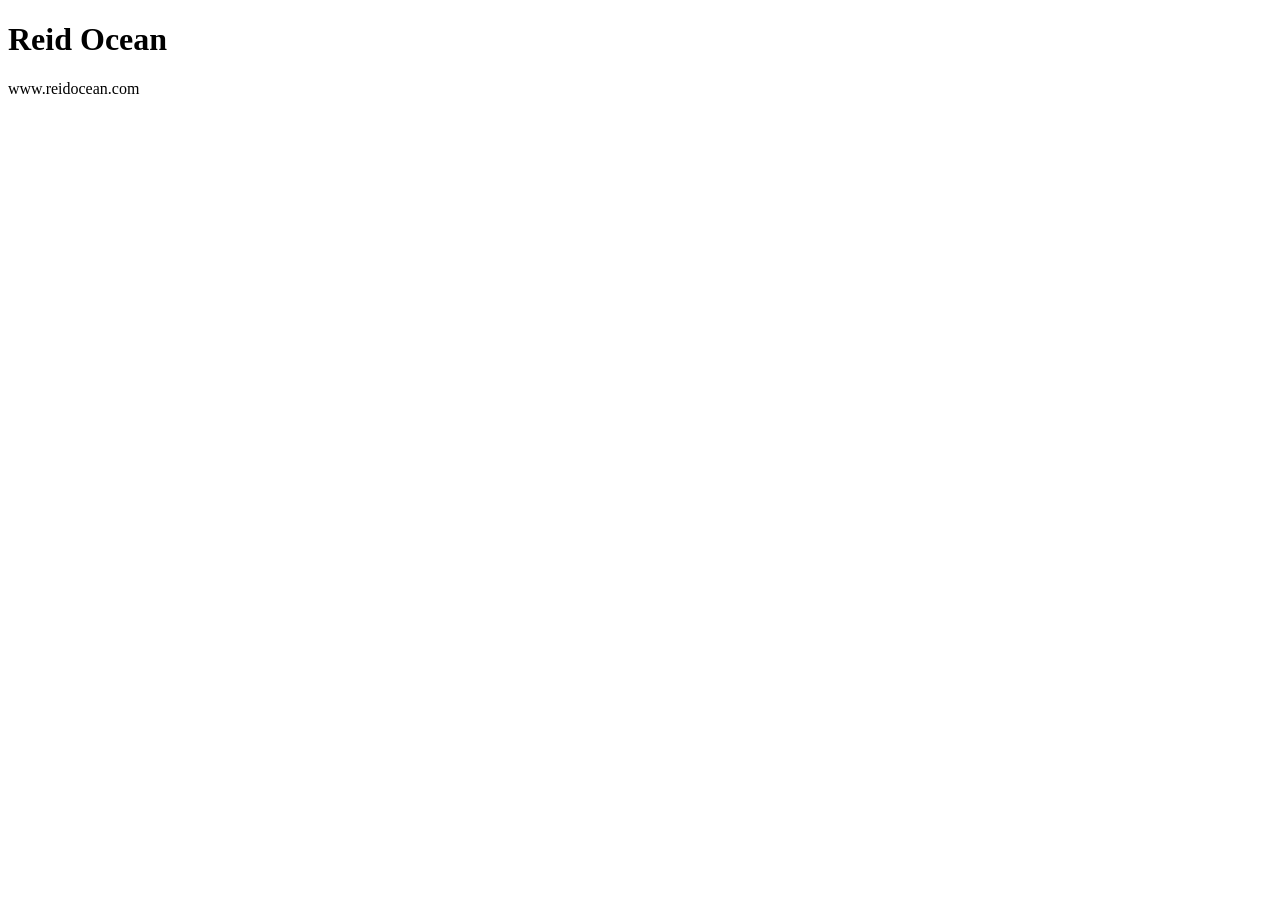
==== index.html @ 6f5cde27 "Add initial HTML structure for index page" ====
<!DOCTYPE html>
<html lang="en">
<head>
  <meta charset="UTF-8">
  <meta name="viewport" content="width=device-width, initial-scale=1">
  <title>Reid Ocean</title>
</head>
<body>
  <h1>Reid Ocean</h1>
  <p>www.reidocean.com</p>
</body>
</html>
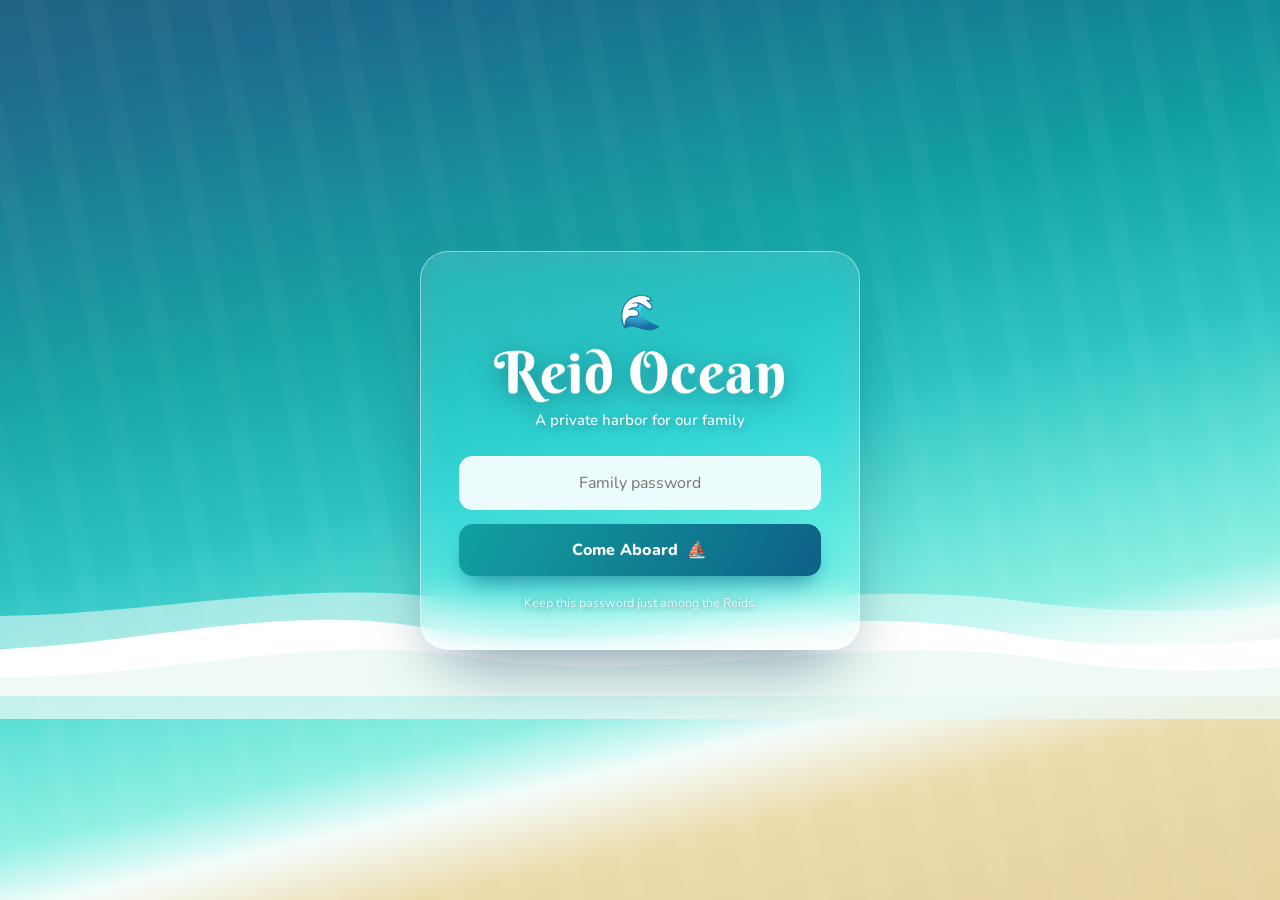
==== commit 86e280ac: "Build private family site: animated aerial shoreline, login gate, member diaries, 1231 Jubilee home " ====
--- a/index.html
+++ b/index.html
@@ -1,12 +1,715 @@
 <!DOCTYPE html>
 <html lang="en">
 <head>
-  <meta charset="UTF-8">
-  <meta name="viewport" content="width=device-width, initial-scale=1">
-  <title>Reid Ocean</title>
+<meta charset="UTF-8">
+<meta name="viewport" content="width=device-width, initial-scale=1">
+<title>Reid Ocean</title>
+<meta name="description" content="The Reid family — a private harbor for our days, our walk with God, our home at 1231 Jubilee.">
+<link rel="preconnect" href="https://fonts.googleapis.com">
+<link rel="preconnect" href="https://fonts.gstatic.com" crossorigin>
+<link href="https://fonts.googleapis.com/css2?family=Baloo+2:wght@500;700&family=Berkshire+Swash&family=Chewy&family=Grand+Hotel&family=Grandstander:wght@500;700&family=Nunito:wght@400;600;700;800&family=Pacifico&display=swap" rel="stylesheet">
+<style>
+  :root{
+    --deep:#083d54; --ocean:#0e6187; --teal:#12a1a1; --turq:#2ec4c4;
+    --aqua:#5fe0d6; --shallow:#8ff0e4; --foam:#f4fdfb; --white:#ffffff;
+    --sand:#ecdcae; --sandDeep:#dcc78c; --green:#3fa87f; --seagrass:#5fbf95;
+    --gold:#c9a24b; --goldSoft:#e2c98a;
+    --ink:#0c3a4d; --ink2:#3d6577; --line:rgba(12,58,77,.12);
+    --card:rgba(255,255,255,.82);
+    --shadow:0 18px 50px -20px rgba(8,61,84,.45);
+    --radius:22px;
+    --font:"Nunito",-apple-system,BlinkMacSystemFont,"Segoe UI",sans-serif;
+  }
+  *{box-sizing:border-box}
+  html,body{margin:0;padding:0}
+  body{
+    font-family:var(--font); color:var(--ink);
+    background:linear-gradient(180deg,#eaf8f6 0%,#f4fbf8 40%,#fbf6e9 100%);
+    -webkit-font-smoothing:antialiased; min-height:100vh;
+  }
+  button{font-family:inherit; cursor:pointer}
+  input,textarea,select{font-family:inherit}
+  ::selection{background:rgba(46,196,196,.3)}
+
+  /* ============ ANIMATED AERIAL SHORELINE ============ */
+  .ocean{position:absolute; inset:0; overflow:hidden; z-index:0}
+  .ocean .scene{
+    position:absolute; left:-40%; top:-40%; width:180%; height:180%;
+    transform:rotate(-13deg);
+    background:linear-gradient(180deg,
+      var(--deep) 0%, var(--ocean) 20%, var(--teal) 38%,
+      var(--turq) 50%, var(--aqua) 58%, var(--shallow) 65%,
+      var(--foam) 69%, var(--sand) 74%, var(--sandDeep) 100%);
+  }
+  .scene::before{
+    content:""; position:absolute; inset:0;
+    background:
+      radial-gradient(120% 60% at 20% 12%, rgba(255,255,255,.18), transparent 60%),
+      repeating-linear-gradient(92deg, rgba(255,255,255,.05) 0 20px, transparent 20px 60px);
+    mix-blend-mode:screen; opacity:.5;
+    animation:drift 24s linear infinite;
+  }
+  @keyframes drift{to{transform:translateX(-80px)}}
+
+  .foam{
+    position:absolute; left:-10%; width:120%; height:120px; top:64%;
+    filter:blur(.4px); animation:wash 8.5s ease-in-out infinite;
+  }
+  .foam svg{display:block; width:100%; height:100%}
+  .foam.f2{top:66.5%; opacity:.75; animation-duration:11s; animation-delay:-3s}
+  .foam.f3{top:62%; opacity:.55; height:90px; animation-duration:7s; animation-delay:-1.5s}
+  @keyframes wash{
+    0%,100%{transform:translateY(26px) translateX(-14px); opacity:.5}
+    50%{transform:translateY(-30px) translateX(14px); opacity:1}
+  }
+  .glints{position:absolute; inset:0}
+  .glints i{
+    position:absolute; width:5px; height:5px; border-radius:50%;
+    background:radial-gradient(circle, #fff, rgba(255,255,255,0) 70%);
+    opacity:0; animation:twinkle 5s ease-in-out infinite;
+  }
+  @keyframes twinkle{0%,100%{opacity:0; transform:scale(.4)}50%{opacity:.9; transform:scale(1)}}
+
+  @media (prefers-reduced-motion:reduce){
+    .foam,.scene::before,.glints i{animation:none}
+    .foam{opacity:.85; transform:translateY(-4px)}
+  }
+
+  /* ============ LOGIN ============ */
+  #login{position:fixed; inset:0; z-index:50; display:grid; place-items:center; padding:24px}
+  .loginCard{
+    position:relative; z-index:2; width:min(440px,94vw);
+    background:rgba(255,255,255,.16); backdrop-filter:blur(16px) saturate(1.3);
+    -webkit-backdrop-filter:blur(16px) saturate(1.3);
+    border:1px solid rgba(255,255,255,.45); border-radius:28px;
+    padding:44px 38px 38px; text-align:center;
+    box-shadow:0 30px 70px -25px rgba(8,61,84,.6);
+    animation:rise .8s cubic-bezier(.2,.8,.2,1) both;
+  }
+  @keyframes rise{from{opacity:0; transform:translateY(24px) scale(.98)}}
+  .loginCard .wave-badge{font-size:34px; line-height:1}
+  .loginCard h1{
+    font-family:"Berkshire Swash",cursive; color:#fff; font-weight:400;
+    font-size:clamp(40px,9vw,58px); margin:6px 0 2px;
+    text-shadow:0 4px 24px rgba(8,61,84,.5), 0 1px 0 rgba(255,255,255,.3); letter-spacing:.5px;
+  }
+  .loginCard .tag{color:rgba(255,255,255,.92); font-weight:600; font-size:15px; margin:0 0 26px; text-shadow:0 2px 10px rgba(8,61,84,.4)}
+  .loginCard .field{position:relative; margin-bottom:14px}
+  .loginCard input{
+    width:100%; padding:15px 16px; border-radius:14px; font-size:16px; text-align:center;
+    border:1px solid rgba(255,255,255,.5); background:rgba(255,255,255,.9); color:var(--ink); outline:none; transition:.2s;
+  }
+  .loginCard input:focus{border-color:var(--gold); box-shadow:0 0 0 4px rgba(201,162,75,.3)}
+  .loginCard button{
+    width:100%; padding:15px; border:none; border-radius:14px; font-size:16px; font-weight:800; color:#fff;
+    background:linear-gradient(120deg,var(--teal),var(--ocean)); box-shadow:0 12px 24px -8px rgba(14,97,135,.7); transition:.2s; letter-spacing:.3px;
+  }
+  .loginCard button:hover{transform:translateY(-2px); box-shadow:0 16px 30px -8px rgba(14,97,135,.8)}
+  .loginErr{color:#fff; background:rgba(201,75,75,.7); border-radius:10px; padding:8px; margin-top:12px; font-size:14px; font-weight:600; display:none}
+  .loginErr.show{display:block; animation:shake .4s}
+  @keyframes shake{25%{transform:translateX(-6px)}75%{transform:translateX(6px)}}
+  .hint{margin-top:18px; color:rgba(255,255,255,.8); font-size:12.5px; text-shadow:0 1px 6px rgba(8,61,84,.5)}
+
+  /* ============ APP SHELL ============ */
+  #app{display:none; position:relative; z-index:1; min-height:100vh}
+  .topbar{
+    position:sticky; top:0; z-index:20; display:flex; align-items:center; gap:14px;
+    padding:12px clamp(14px,4vw,34px);
+    background:linear-gradient(120deg,var(--ocean),var(--teal)); color:#fff;
+    box-shadow:0 10px 30px -12px rgba(8,61,84,.6);
+  }
+  .brand{font-family:"Berkshire Swash",cursive; font-size:26px; margin-right:6px; white-space:nowrap; text-shadow:0 2px 10px rgba(0,0,0,.2)}
+  .brand .em{font-size:20px}
+  .nav{display:flex; gap:6px; flex-wrap:wrap; flex:1}
+  .nav button{
+    background:rgba(255,255,255,.14); color:#fff; border:1px solid rgba(255,255,255,.22);
+    padding:8px 14px; border-radius:999px; font-weight:700; font-size:14px; transition:.15s;
+  }
+  .nav button:hover{background:rgba(255,255,255,.28)}
+  .nav button.active{background:#fff; color:var(--ocean); border-color:#fff}
+  .logout{background:rgba(255,255,255,.12)!important; color:#fff; border:1px solid rgba(255,255,255,.3); padding:8px 14px; border-radius:999px; font-weight:700; font-size:13px}
+  .logout:hover{background:rgba(255,255,255,.25)!important}
+
+  .wrap{max-width:1040px; margin:0 auto; padding:clamp(18px,4vw,40px) clamp(14px,4vw,24px) 80px}
+  .view{display:none; animation:fade .5s ease both}
+  .view.active{display:block}
+  @keyframes fade{from{opacity:0; transform:translateY(12px)}}
+
+  .card{background:var(--card); border:1px solid var(--line); border-radius:var(--radius); box-shadow:var(--shadow); padding:22px; backdrop-filter:blur(6px)}
+  .section-title{font-family:"Grand Hotel",cursive; font-size:clamp(30px,6vw,44px); color:var(--ocean); margin:0 0 4px; font-weight:400}
+  .section-sub{color:var(--ink2); margin:0 0 22px; font-weight:600}
+
+  .hero-banner{
+    position:relative; overflow:hidden; border-radius:var(--radius); margin-bottom:26px;
+    min-height:200px; display:flex; align-items:flex-end; box-shadow:var(--shadow); border:1px solid rgba(255,255,255,.5);
+  }
+  .hero-banner .ocean{border-radius:var(--radius)}
+  .hero-banner .banner-text{position:relative; z-index:2; padding:26px 28px; color:#fff}
+  .hero-banner h2{font-family:"Berkshire Swash",cursive; font-weight:400; font-size:clamp(30px,6vw,46px); margin:0; text-shadow:0 3px 16px rgba(8,61,84,.6)}
+  .hero-banner p{margin:4px 0 0; font-weight:700; text-shadow:0 2px 10px rgba(8,61,84,.6)}
+
+  .tiles{display:grid; grid-template-columns:repeat(auto-fill,minmax(150px,1fr)); gap:16px}
+  .tile{
+    position:relative; border:none; text-align:center; padding:24px 14px 20px; border-radius:20px; color:#fff;
+    box-shadow:0 14px 30px -14px rgba(8,61,84,.55); transition:.2s; overflow:hidden;
+  }
+  .tile:hover{transform:translateY(-4px)}
+  .tile .av{
+    width:64px; height:64px; border-radius:50%; margin:0 auto 10px; display:grid; place-items:center;
+    background:rgba(255,255,255,.9); font-weight:800; font-size:26px; box-shadow:inset 0 0 0 3px rgba(255,255,255,.6);
+  }
+  .tile .nm{font-size:26px; line-height:1.05}
+  .tile .rl{font-size:12.5px; font-weight:700; opacity:.9; margin-top:3px; letter-spacing:.3px}
+  .tile.home-tile{grid-column:1/-1; display:flex; align-items:center; gap:18px; text-align:left; padding:22px 24px; background:linear-gradient(120deg,var(--green),var(--teal))}
+  .tile.home-tile .ic{font-size:40px}
+  .tile.home-tile .nm{font-family:"Grandstander",cursive; font-weight:700}
+
+  .member-head{display:flex; align-items:center; gap:18px; margin-bottom:18px; flex-wrap:wrap}
+  .member-head .av{width:74px; height:74px; border-radius:50%; display:grid; place-items:center; color:#fff; font-weight:800; font-size:30px; box-shadow:var(--shadow)}
+  .member-name{font-size:clamp(40px,9vw,64px); line-height:1; font-weight:400}
+  .member-role{color:var(--ink2); font-weight:700}
+
+  .cats{display:flex; gap:8px; flex-wrap:wrap; margin:0 0 18px}
+  .cat-chip{border:1px solid var(--line); background:#fff; color:var(--ink2); font-weight:700; font-size:13.5px; padding:8px 14px; border-radius:999px; transition:.15s; display:inline-flex; align-items:center; gap:6px}
+  .cat-chip:hover{border-color:var(--teal)}
+  .cat-chip.active{color:#fff; border-color:transparent}
+  .cat-chip[data-cat="all"].active{background:linear-gradient(120deg,var(--ocean),var(--teal))}
+  .cat-chip[data-cat="spiritual"].active{background:linear-gradient(120deg,#7a5cc4,#9d7be0)}
+  .cat-chip[data-cat="physical"].active{background:linear-gradient(120deg,var(--green),var(--seagrass))}
+  .cat-chip[data-cat="financial"].active{background:linear-gradient(120deg,var(--gold),var(--goldSoft))}
+  .cat-chip[data-cat="godwalk"].active{background:linear-gradient(120deg,var(--ocean),var(--teal))}
+
+  .entry-form{display:grid; gap:12px; margin-bottom:22px}
+  .row{display:flex; gap:12px; flex-wrap:wrap}
+  .row>*{flex:1; min-width:150px}
+  label.fld{display:flex; flex-direction:column; gap:5px; font-size:12.5px; font-weight:800; color:var(--ink2); text-transform:uppercase; letter-spacing:.4px}
+  .entry-form input, .entry-form textarea, .entry-form select, .mini-form input, .mini-form select{
+    padding:11px 13px; border-radius:12px; border:1px solid var(--line); background:#fff; font-size:15px; color:var(--ink); outline:none; transition:.15s; width:100%;
+  }
+  .entry-form textarea{min-height:96px; resize:vertical; line-height:1.5}
+  .entry-form input:focus, .entry-form textarea:focus, .entry-form select:focus, .mini-form input:focus{border-color:var(--teal); box-shadow:0 0 0 3px rgba(46,196,196,.18)}
+  .btn{
+    border:none; border-radius:12px; padding:12px 20px; font-weight:800; color:#fff; font-size:14.5px;
+    background:linear-gradient(120deg,var(--teal),var(--ocean)); box-shadow:0 10px 22px -10px rgba(14,97,135,.7); transition:.18s; align-self:start;
+  }
+  .btn:hover{transform:translateY(-2px)}
+  .btn.gold{background:linear-gradient(120deg,var(--gold),#b8862f)}
+  .btn.ghost{background:transparent; color:var(--ink2); box-shadow:none; border:1px solid var(--line)}
+  .btn.sm{padding:8px 14px; font-size:13px}
+
+  .entries{display:grid; gap:14px}
+  .entry{border:1px solid var(--line); border-left:5px solid var(--teal); border-radius:16px; background:#fff; padding:16px 18px; animation:fade .3s ease both}
+  .entry[data-cat="spiritual"]{border-left-color:#9d7be0}
+  .entry[data-cat="physical"]{border-left-color:var(--green)}
+  .entry[data-cat="financial"]{border-left-color:var(--gold)}
+  .entry[data-cat="godwalk"]{border-left-color:var(--ocean)}
+  .entry .meta{display:flex; align-items:center; gap:10px; flex-wrap:wrap; margin-bottom:6px}
+  .badge{font-size:11.5px; font-weight:800; padding:4px 10px; border-radius:999px; color:#fff; letter-spacing:.3px}
+  .badge.spiritual{background:#9d7be0}.badge.physical{background:var(--green)}.badge.financial{background:var(--gold)}.badge.godwalk{background:var(--ocean)}
+  .entry .date{color:var(--ink2); font-size:13px; font-weight:700}
+  .entry h4{margin:2px 0 6px; font-size:18px}
+  .entry p{margin:0; line-height:1.6; color:#274b58; white-space:pre-wrap}
+  .entry .del{margin-left:auto; background:none; border:none; color:#b06; opacity:.55; font-size:13px; font-weight:700}
+  .entry .del:hover{opacity:1}
+  .empty{text-align:center; color:var(--ink2); padding:30px 10px; font-weight:600}
+  .empty .big{font-size:34px; display:block; margin-bottom:6px}
+
+  .subtabs{display:flex; gap:8px; flex-wrap:wrap; margin-bottom:20px}
+  .subtabs button{border:1px solid var(--line); background:#fff; color:var(--ink2); font-weight:800; padding:9px 16px; border-radius:999px; font-size:14px}
+  .subtabs button.active{background:linear-gradient(120deg,var(--green),var(--teal)); color:#fff; border-color:transparent}
+  .subview{display:none}.subview.active{display:block}
+  .mini-form{display:flex; gap:10px; flex-wrap:wrap; margin-bottom:18px}
+
+  .list{display:grid; gap:12px}
+  .item{display:flex; align-items:center; gap:12px; background:#fff; border:1px solid var(--line); border-radius:14px; padding:13px 16px}
+  .item .chk{width:24px; height:24px; border-radius:8px; border:2px solid var(--teal); flex:none; display:grid; place-items:center; cursor:pointer; color:#fff; font-weight:900; font-size:14px}
+  .item.done .chk{background:var(--green); border-color:var(--green)}
+  .item.done .txt{text-decoration:line-through; color:var(--ink2)}
+  .item .txt{flex:1; font-weight:700}
+  .item .sub{font-weight:600; color:var(--ink2); font-size:13px}
+  .item .del{background:none;border:none;color:#b06;opacity:.5;font-weight:800;font-size:14px}
+  .item .del:hover{opacity:1}
+
+  .bdays{display:grid; grid-template-columns:repeat(auto-fill,minmax(200px,1fr)); gap:14px}
+  .bday{background:linear-gradient(135deg,#fff,#fbf3dd); border:1px solid var(--line); border-radius:16px; padding:16px; text-align:center; position:relative}
+  .bday .cake{font-size:30px}
+  .bday .who{font-weight:800; font-size:18px; margin:4px 0 2px}
+  .bday .when{color:var(--gold); font-weight:800}
+  .bday .cd{color:var(--ink2); font-size:13px; font-weight:700; margin-top:4px}
+  .bday .del{position:absolute; top:8px; right:10px; background:none;border:none;color:#b06;opacity:.4;font-weight:800}
+  .bday .del:hover{opacity:1}
+
+  .pics{display:grid; grid-template-columns:repeat(auto-fill,minmax(160px,1fr)); gap:14px}
+  .pic{border-radius:16px; overflow:hidden; border:1px solid var(--line); background:#fff; box-shadow:var(--shadow); position:relative}
+  .pic img{width:100%; height:150px; object-fit:cover; display:block}
+  .pic .cap{padding:9px 12px; font-weight:700; font-size:13.5px}
+  .pic .del{position:absolute; top:8px; right:8px; background:rgba(0,0,0,.5); color:#fff; border:none; border-radius:50%; width:26px; height:26px; font-weight:800}
+
+  .toolbar{display:flex; gap:8px; flex-wrap:wrap; align-items:center; margin-top:24px; padding-top:18px; border-top:1px dashed var(--line)}
+  .toolbar .note{color:var(--ink2); font-size:12.5px; font-weight:600; margin-right:auto}
+  footer{text-align:center; color:var(--ink2); font-weight:700; padding:26px; font-size:13px}
+  footer .heart{color:var(--gold)}
+</style>
 </head>
 <body>
-  <h1>Reid Ocean</h1>
-  <p>www.reidocean.com</p>
+
+<!-- ================= LOGIN ================= -->
+<section id="login">
+  <div class="ocean" aria-hidden="true">
+    <div class="scene"></div>
+    <div class="foam f3"><svg viewBox="0 0 1440 120" preserveAspectRatio="none"><path fill="#f4fdfb" d="M0,64 C180,110 360,20 540,54 C720,88 900,24 1080,58 C1260,92 1380,44 1440,62 L1440,120 L0,120 Z"/></svg></div>
+    <div class="foam f1"><svg viewBox="0 0 1440 120" preserveAspectRatio="none"><path fill="#ffffff" d="M0,60 C160,104 340,18 520,52 C700,86 880,20 1060,56 C1240,92 1380,42 1440,60 L1440,120 L0,120 Z"/></svg></div>
+    <div class="foam f2"><svg viewBox="0 0 1440 120" preserveAspectRatio="none"><path fill="#eaf9f5" d="M0,66 C200,108 380,26 560,58 C740,90 920,30 1100,60 C1280,90 1390,50 1440,66 L1440,120 L0,120 Z"/></svg></div>
+    <div class="glints"></div>
+  </div>
+  <form class="loginCard" id="loginForm" autocomplete="off">
+    <div class="wave-badge">🌊</div>
+    <h1>Reid Ocean</h1>
+    <p class="tag">A private harbor for our family</p>
+    <div class="field">
+      <input type="password" id="pw" placeholder="Family password" autocomplete="current-password" aria-label="Family password">
+    </div>
+    <button type="submit">Come Aboard&nbsp; ⛵</button>
+    <div class="loginErr" id="loginErr">That's not quite it — try again 🐚</div>
+    <div class="hint">Keep this password just among the Reids.</div>
+  </form>
+</section>
+
+<!-- ================= APP ================= -->
+<div id="app">
+  <div class="topbar">
+    <div class="brand"><span class="em">🌊</span> Reid Ocean</div>
+    <nav class="nav" id="nav"></nav>
+    <button class="logout" id="logout">Sign out</button>
+  </div>
+
+  <div class="wrap">
+    <!-- HOME DASHBOARD -->
+    <section class="view active" id="view-home">
+      <div class="hero-banner">
+        <div class="ocean" aria-hidden="true">
+          <div class="scene"></div>
+          <div class="foam f1"><svg viewBox="0 0 1440 120" preserveAspectRatio="none"><path fill="#ffffff" d="M0,60 C160,104 340,18 520,52 C700,86 880,20 1060,56 C1240,92 1380,42 1440,60 L1440,120 L0,120 Z"/></svg></div>
+          <div class="foam f2"><svg viewBox="0 0 1440 120" preserveAspectRatio="none"><path fill="#eaf9f5" d="M0,66 C200,108 380,26 560,58 C740,90 920,30 1100,60 C1280,90 1390,50 1440,66 L1440,120 L0,120 Z"/></svg></div>
+        </div>
+        <div class="banner-text">
+          <h2 id="greeting">Welcome home, Reids</h2>
+          <p id="todayline"></p>
+        </div>
+      </div>
+      <div class="tiles" id="tiles"></div>
+    </section>
+
+    <div id="memberViews"></div>
+
+    <!-- 1231 JUBILEE -->
+    <section class="view" id="view-jubilee">
+      <h2 class="section-title" style="font-family:'Grandstander',cursive;font-weight:700">1231 Jubilee</h2>
+      <p class="section-sub">Our home — the projects, goals, pictures &amp; the birthdays we celebrate.</p>
+      <div class="subtabs">
+        <button class="active" data-sub="projects">🛠️ Home Projects</button>
+        <button data-sub="goals">🎯 Goals</button>
+        <button data-sub="pics">📸 Pictures</button>
+        <button data-sub="bdays">🎂 Birthdays</button>
+      </div>
+
+      <div class="subview active" id="sub-projects">
+        <div class="card">
+          <form class="mini-form" id="projForm">
+            <input type="text" id="projTitle" placeholder="Project (e.g. Repaint the dock railing)" style="flex:2">
+            <input type="text" id="projNotes" placeholder="Notes / target date (optional)" style="flex:2">
+            <button class="btn" type="submit">Add project</button>
+          </form>
+          <div class="list" id="projList"></div>
+        </div>
+      </div>
+
+      <div class="subview" id="sub-goals">
+        <div class="card">
+          <form class="mini-form" id="goalForm">
+            <input type="text" id="goalTitle" placeholder="A goal for our home &amp; family" style="flex:3">
+            <button class="btn" type="submit">Add goal</button>
+          </form>
+          <div class="list" id="goalList"></div>
+        </div>
+      </div>
+
+      <div class="subview" id="sub-pics">
+        <div class="card">
+          <form class="mini-form" id="picForm">
+            <input type="text" id="picCap" placeholder="Caption" style="flex:2">
+            <input type="file" id="picFile" accept="image/*" style="flex:2">
+            <button class="btn" type="submit">Add picture</button>
+          </form>
+          <div class="pics" id="picList"></div>
+        </div>
+      </div>
+
+      <div class="subview" id="sub-bdays">
+        <div class="card">
+          <form class="mini-form" id="bdayForm">
+            <input type="text" id="bdayName" placeholder="Name" style="flex:2">
+            <input type="date" id="bdayDate" style="flex:1">
+            <button class="btn gold" type="submit">Add birthday</button>
+          </form>
+          <div class="bdays" id="bdayList"></div>
+        </div>
+      </div>
+    </section>
+
+    <div class="toolbar">
+      <span class="note" id="saveNote">Everything is saved privately in this browser.</span>
+      <button class="btn ghost sm" id="exportBtn">⬇︎ Backup</button>
+      <button class="btn ghost sm" id="importBtn">⬆︎ Restore</button>
+      <input type="file" id="importFile" accept="application/json" hidden>
+    </div>
+  </div>
+
+  <footer>Made with <span class="heart">♥</span> for the Reids · 1231 Jubilee · <span id="yr"></span></footer>
+</div>
+
+<script>
+/* ================= CONFIG ================= */
+// SHA-256 of the family password. Default password: "Jubilee1231"
+// To change it: run  printf '%s' "YourNewPassword" | shasum -a 256
+// and paste the resulting hash below.
+const PW_HASH = "1bd6ca4181a22cf6adffcde11b6934f3093e159b6d0c5cf9c385c83e176efca2";
+const SESSION_KEY = "reidocean_session";
+const DATA_KEY = "reidocean_data_v1";
+
+const MEMBERS = [
+  {id:"matthew",  name:"Matthew", role:"Dad",      font:"Grand Hotel",   grad:["#0e6187","#12a1a1"], av:"M"},
+  {id:"jennifer", name:"Jennifer",role:"Mom",      font:"Pacifico",      grad:["#12a1a1","#3fa87f"], av:"J"},
+  {id:"john",     name:"John",    role:"Son",      font:"Chewy",         grad:["#2ec4c4","#0e6187"], av:"J"},
+  {id:"holly",    name:"Holly",   role:"Daughter", font:"Grandstander",  grad:["#5fbf95","#12a1a1"], av:"H"},
+  {id:"hannah",   name:"Hannah",  role:"Daughter", font:"Baloo 2",       grad:["#c9a24b","#3fa87f"], av:"H"},
+];
+const CATS = [
+  {id:"spiritual", label:"Spiritual", icon:"✝️"},
+  {id:"physical",  label:"Physical",  icon:"💪"},
+  {id:"financial", label:"Financial", icon:"💰"},
+  {id:"godwalk",   label:"God's Walk & Talk", icon:"🕊️"},
+];
+const CAT_LABEL = Object.fromEntries(CATS.map(c=>[c.id,c.label]));
+
+/* ================= DATA ================= */
+function blankData(){
+  const members={}; MEMBERS.forEach(m=>members[m.id]={entries:[]});
+  return {members, home:{projects:[],goals:[],pics:[],bdays:[]}};
+}
+let DATA = load();
+function load(){
+  try{
+    const d=JSON.parse(localStorage.getItem(DATA_KEY));
+    if(d&&d.members){const b=blankData(); return {...b,...d, members:{...b.members,...d.members}, home:{...b.home,...(d.home||{})}};}
+  }catch(e){}
+  return blankData();
+}
+function save(){localStorage.setItem(DATA_KEY, JSON.stringify(DATA));}
+const uid=()=>Math.random().toString(36).slice(2,10);
+
+/* ================= AUTH ================= */
+async function sha256(str){
+  const buf=await crypto.subtle.digest("SHA-256", new TextEncoder().encode(str));
+  return [...new Uint8Array(buf)].map(b=>b.toString(16).padStart(2,"0")).join("");
+}
+const loginSection=document.getElementById("login");
+const appEl=document.getElementById("app");
+function showApp(){ loginSection.style.display="none"; appEl.style.display="block"; }
+document.getElementById("loginForm").addEventListener("submit", async (e)=>{
+  e.preventDefault();
+  const pw=document.getElementById("pw").value;
+  const err=document.getElementById("loginErr");
+  const hash=await sha256(pw);
+  if(hash===PW_HASH){
+    sessionStorage.setItem(SESSION_KEY,"1");
+    showApp(); renderAll();
+  }else{
+    err.classList.add("show"); document.getElementById("pw").value="";
+    setTimeout(()=>err.classList.remove("show"),2500);
+  }
+});
+document.getElementById("logout").addEventListener("click",()=>{
+  sessionStorage.removeItem(SESSION_KEY); location.reload();
+});
+if(sessionStorage.getItem(SESSION_KEY)==="1"){ showApp(); }
+
+/* ================= NAV ================= */
+const nav=document.getElementById("nav");
+const navItems=[{id:"home",label:"🏠 Home"}, ...MEMBERS.map(m=>({id:m.id,label:m.name})), {id:"jubilee",label:"⚓ 1231 Jubilee"}];
+navItems.forEach((n,i)=>{
+  const b=document.createElement("button");
+  b.textContent=n.label; b.dataset.view=n.id; if(i===0)b.classList.add("active");
+  b.onclick=()=>go(n.id); nav.appendChild(b);
+});
+function go(id){
+  document.querySelectorAll(".view").forEach(v=>v.classList.remove("active"));
+  document.getElementById("view-"+id).classList.add("active");
+  document.querySelectorAll("#nav button").forEach(b=>b.classList.toggle("active", b.dataset.view===id));
+  window.scrollTo({top:0,behavior:"smooth"});
+}
+
+/* ================= MEMBER VIEWS ================= */
+const memberViews=document.getElementById("memberViews");
+MEMBERS.forEach(m=>{
+  const sec=document.createElement("section");
+  sec.className="view"; sec.id="view-"+m.id;
+  sec.innerHTML=`
+    <div class="member-head">
+      <div class="av" style="background:linear-gradient(135deg,${m.grad[0]},${m.grad[1]})">${m.av}</div>
+      <div>
+        <div class="member-name" style="font-family:'${m.font}',cursive;color:${m.grad[0]}">${m.name}</div>
+        <div class="member-role">${m.role} · Daily Diary</div>
+      </div>
+    </div>
+    <div class="card">
+      <form class="entry-form" data-member="${m.id}">
+        <div class="row">
+          <label class="fld">Category
+            <select class="e-cat">${CATS.map(c=>`<option value="${c.id}">${c.icon} ${c.label}</option>`).join("")}</select>
+          </label>
+          <label class="fld">Date
+            <input type="date" class="e-date">
+          </label>
+        </div>
+        <label class="fld">Title
+          <input type="text" class="e-title" placeholder="A word for today…">
+        </label>
+        <label class="fld">Journal
+          <textarea class="e-text" placeholder="What happened today? Where did you see God, feel strong, spend wisely…"></textarea>
+        </label>
+        <button class="btn" type="submit">Save entry</button>
+      </form>
+    </div>
+    <div class="cats" data-member="${m.id}" style="margin-top:22px">
+      <button class="cat-chip active" data-cat="all">All</button>
+      ${CATS.map(c=>`<button class="cat-chip" data-cat="${c.id}">${c.icon} ${c.label}</button>`).join("")}
+    </div>
+    <div class="entries" id="entries-${m.id}"></div>
+  `;
+  memberViews.appendChild(sec);
+
+  sec.querySelector(".e-date").value=todayStr();
+
+  sec.querySelector(".entry-form").addEventListener("submit",(e)=>{
+    e.preventDefault();
+    const title=sec.querySelector(".e-title").value.trim();
+    const text=sec.querySelector(".e-text").value.trim();
+    if(!title && !text) return;
+    DATA.members[m.id].entries.unshift({
+      id:uid(), cat:sec.querySelector(".e-cat").value,
+      date:sec.querySelector(".e-date").value||todayStr(),
+      title:title||"(untitled)", text
+    });
+    save();
+    sec.querySelector(".e-title").value=""; sec.querySelector(".e-text").value="";
+    renderEntries(m.id);
+  });
+
+  sec.querySelectorAll(".cat-chip").forEach(chip=>{
+    chip.onclick=()=>{
+      sec.querySelectorAll(".cat-chip").forEach(c=>c.classList.remove("active"));
+      chip.classList.add("active"); renderEntries(m.id, chip.dataset.cat);
+    };
+  });
+});
+
+function renderEntries(mid, filter){
+  const box=document.getElementById("entries-"+mid);
+  const active=document.querySelector(`.cats[data-member="${mid}"] .cat-chip.active`);
+  if(active) filter=active.dataset.cat;
+  filter=filter||"all";
+  let list=DATA.members[mid].entries.slice();
+  if(filter!=="all") list=list.filter(e=>e.cat===filter);
+  list.sort((a,b)=>(b.date||"").localeCompare(a.date||""));
+  if(!list.length){
+    box.innerHTML=`<div class="empty card"><span class="big">🐚</span>No entries yet — start today's journal above.</div>`;
+    return;
+  }
+  box.innerHTML=list.map(e=>`
+    <article class="entry" data-cat="${e.cat}">
+      <div class="meta">
+        <span class="badge ${e.cat}">${CAT_LABEL[e.cat]||e.cat}</span>
+        <span class="date">${fmtDate(e.date)}</span>
+        <button class="del" data-id="${e.id}">Delete</button>
+      </div>
+      <h4>${esc(e.title)}</h4>
+      ${e.text?`<p>${esc(e.text)}</p>`:""}
+    </article>`).join("");
+  box.querySelectorAll(".del").forEach(b=>b.onclick=()=>{
+    if(!confirm("Delete this entry?"))return;
+    DATA.members[mid].entries=DATA.members[mid].entries.filter(x=>x.id!==b.dataset.id);
+    save(); renderEntries(mid);
+  });
+}
+
+/* ================= HOME DASHBOARD ================= */
+function renderHome(){
+  const tiles=document.getElementById("tiles");
+  tiles.innerHTML="";
+  MEMBERS.forEach(m=>{
+    const b=document.createElement("button");
+    b.className="tile"; b.style.background=`linear-gradient(135deg,${m.grad[0]},${m.grad[1]})`;
+    const n=DATA.members[m.id].entries.length;
+    b.innerHTML=`<div class="av" style="color:${m.grad[0]}">${m.av}</div>
+      <div class="nm" style="font-family:'${m.font}',cursive">${m.name}</div>
+      <div class="rl">${m.role} · ${n} ${n===1?"entry":"entries"}</div>`;
+    b.onclick=()=>go(m.id); tiles.appendChild(b);
+  });
+  const h=document.createElement("button");
+  h.className="tile home-tile"; h.onclick=()=>go("jubilee");
+  h.innerHTML=`<div class="ic">⚓</div><div><div class="nm">1231 Jubilee</div><div class="rl">Home projects · goals · pictures · birthdays</div></div>`;
+  tiles.appendChild(h);
+
+  document.getElementById("greeting").textContent=greetWord()+", Reids";
+  document.getElementById("todayline").textContent=new Date().toLocaleDateString(undefined,{weekday:"long",month:"long",day:"numeric",year:"numeric"});
+}
+function greetWord(){const h=new Date().getHours(); return h<12?"Good morning":h<17?"Good afternoon":"Good evening";}
+
+/* ================= JUBILEE ================= */
+document.querySelectorAll(".subtabs button").forEach(b=>{
+  b.onclick=()=>{
+    document.querySelectorAll(".subtabs button").forEach(x=>x.classList.remove("active"));
+    b.classList.add("active");
+    document.querySelectorAll(".subview").forEach(v=>v.classList.remove("active"));
+    document.getElementById("sub-"+b.dataset.sub).classList.add("active");
+  };
+});
+
+document.getElementById("projForm").addEventListener("submit",e=>{
+  e.preventDefault();
+  const t=document.getElementById("projTitle").value.trim(); if(!t)return;
+  DATA.home.projects.push({id:uid(),title:t,notes:document.getElementById("projNotes").value.trim(),done:false});
+  save(); e.target.reset(); renderProjects();
+});
+function renderProjects(){
+  const el=document.getElementById("projList");
+  if(!DATA.home.projects.length){el.innerHTML=emptyMsg("🛠️","No projects yet — add the first one above.");return;}
+  el.innerHTML=DATA.home.projects.map(p=>`
+    <div class="item ${p.done?"done":""}">
+      <div class="chk" data-id="${p.id}">${p.done?"✓":""}</div>
+      <div class="txt">${esc(p.title)}${p.notes?` <span class="sub">— ${esc(p.notes)}</span>`:""}</div>
+      <button class="del" data-id="${p.id}">✕</button>
+    </div>`).join("");
+  el.querySelectorAll(".chk").forEach(c=>c.onclick=()=>{const p=DATA.home.projects.find(x=>x.id===c.dataset.id);p.done=!p.done;save();renderProjects();});
+  el.querySelectorAll(".del").forEach(d=>d.onclick=()=>{DATA.home.projects=DATA.home.projects.filter(x=>x.id!==d.dataset.id);save();renderProjects();});
+}
+
+document.getElementById("goalForm").addEventListener("submit",e=>{
+  e.preventDefault();
+  const t=document.getElementById("goalTitle").value.trim(); if(!t)return;
+  DATA.home.goals.push({id:uid(),title:t,done:false});
+  save(); e.target.reset(); renderGoals();
+});
+function renderGoals(){
+  const el=document.getElementById("goalList");
+  if(!DATA.home.goals.length){el.innerHTML=emptyMsg("🎯","No goals yet — dream a little above.");return;}
+  el.innerHTML=DATA.home.goals.map(g=>`
+    <div class="item ${g.done?"done":""}">
+      <div class="chk" data-id="${g.id}">${g.done?"✓":""}</div>
+      <div class="txt">${esc(g.title)}</div>
+      <button class="del" data-id="${g.id}">✕</button>
+    </div>`).join("");
+  el.querySelectorAll(".chk").forEach(c=>c.onclick=()=>{const g=DATA.home.goals.find(x=>x.id===c.dataset.id);g.done=!g.done;save();renderGoals();});
+  el.querySelectorAll(".del").forEach(d=>d.onclick=()=>{DATA.home.goals=DATA.home.goals.filter(x=>x.id!==d.dataset.id);save();renderGoals();});
+}
+
+document.getElementById("picForm").addEventListener("submit",e=>{
+  e.preventDefault();
+  const file=document.getElementById("picFile").files[0];
+  const cap=document.getElementById("picCap").value.trim();
+  if(!file){alert("Choose a photo first.");return;}
+  const r=new FileReader();
+  r.onload=()=>{
+    DATA.home.pics.unshift({id:uid(),cap,data:r.result});
+    try{save();}catch(err){DATA.home.pics.shift();alert("That image is a bit large for browser storage. Try a smaller one.");return;}
+    e.target.reset(); renderPics();
+  };
+  r.readAsDataURL(file);
+});
+function renderPics(){
+  const el=document.getElementById("picList");
+  if(!DATA.home.pics.length){el.innerHTML=emptyMsg("📸","No pictures yet — add a family favorite above.");return;}
+  el.innerHTML=DATA.home.pics.map(p=>`
+    <figure class="pic">
+      <button class="del" data-id="${p.id}">✕</button>
+      <img src="${p.data}" alt="${esc(p.cap)}">
+      ${p.cap?`<figcaption class="cap">${esc(p.cap)}</figcaption>`:""}
+    </figure>`).join("");
+  el.querySelectorAll(".del").forEach(d=>d.onclick=()=>{if(!confirm("Remove this picture?"))return;DATA.home.pics=DATA.home.pics.filter(x=>x.id!==d.dataset.id);save();renderPics();});
+}
+
+document.getElementById("bdayForm").addEventListener("submit",e=>{
+  e.preventDefault();
+  const n=document.getElementById("bdayName").value.trim();
+  const d=document.getElementById("bdayDate").value;
+  if(!n||!d)return;
+  DATA.home.bdays.push({id:uid(),name:n,date:d});
+  save(); e.target.reset(); renderBdays();
+});
+function renderBdays(){
+  const el=document.getElementById("bdayList");
+  if(!DATA.home.bdays.length){el.innerHTML=emptyMsg("🎂","No birthdays yet — add the family's days above.");return;}
+  const sorted=DATA.home.bdays.slice().sort((a,b)=>daysUntil(a.date)-daysUntil(b.date));
+  el.innerHTML=sorted.map(b=>{
+    const du=daysUntil(b.date);
+    return `<div class="bday">
+      <button class="del" data-id="${b.id}">✕</button>
+      <div class="cake">🎂</div>
+      <div class="who">${esc(b.name)}</div>
+      <div class="when">${fmtBday(b.date)}</div>
+      <div class="cd">${du===0?"🎉 Today!":du===1?"Tomorrow":du+" days away"}${ageIf(b.date)}</div>
+    </div>`;
+  }).join("");
+  el.querySelectorAll(".del").forEach(d=>d.onclick=()=>{DATA.home.bdays=DATA.home.bdays.filter(x=>x.id!==d.dataset.id);save();renderBdays();});
+}
+
+/* ================= BACKUP / RESTORE ================= */
+document.getElementById("exportBtn").onclick=()=>{
+  const blob=new Blob([JSON.stringify(DATA,null,2)],{type:"application/json"});
+  const a=document.createElement("a"); a.href=URL.createObjectURL(blob);
+  a.download="reid-ocean-backup.json"; a.click();
+};
+document.getElementById("importBtn").onclick=()=>document.getElementById("importFile").click();
+document.getElementById("importFile").addEventListener("change",e=>{
+  const f=e.target.files[0]; if(!f)return;
+  const r=new FileReader();
+  r.onload=()=>{
+    try{const d=JSON.parse(r.result); if(!d.members)throw 0;
+      DATA=d; save(); renderAll(); alert("Restored your family backup. 🌊");
+    }catch(err){alert("That file didn't look like a Reid Ocean backup.");}
+  };
+  r.readAsText(f);
+});
+
+/* ================= HELPERS ================= */
+function todayStr(){const d=new Date();const off=d.getTimezoneOffset();return new Date(d-off*60000).toISOString().slice(0,10);}
+function esc(s){return (s||"").replace(/[&<>"']/g,c=>({"&":"&amp;","<":"&lt;",">":"&gt;",'"':"&quot;","'":"&#39;"}[c]));}
+function fmtDate(s){if(!s)return"";const d=new Date(s+"T00:00");return d.toLocaleDateString(undefined,{weekday:"short",month:"short",day:"numeric",year:"numeric"});}
+function fmtBday(s){const d=new Date(s+"T00:00");return d.toLocaleDateString(undefined,{month:"long",day:"numeric"});}
+function daysUntil(s){const t=new Date();t.setHours(0,0,0,0);const d=new Date(s+"T00:00");d.setFullYear(t.getFullYear());if(d<t)d.setFullYear(t.getFullYear()+1);return Math.round((d-t)/86400000);}
+function ageIf(s){const b=new Date(s+"T00:00");if(b.getFullYear()<1920)return"";const t=new Date();let a=t.getFullYear()-b.getFullYear();const m=new Date(b);m.setFullYear(t.getFullYear());if(m<new Date(t.toDateString()))a++;if(a>0&&a<130)return ` · turning ${a}`;return"";}
+function emptyMsg(icon,txt){return `<div class="empty"><span class="big">${icon}</span>${txt}</div>`;}
+
+/* ================= INIT ================= */
+function renderAll(){
+  renderHome();
+  MEMBERS.forEach(m=>renderEntries(m.id));
+  renderProjects(); renderGoals(); renderPics(); renderBdays();
+}
+document.getElementById("yr").textContent=new Date().getFullYear();
+renderAll();
+
+(function(){
+  document.querySelectorAll(".glints").forEach(box=>{
+    for(let i=0;i<14;i++){
+      const s=document.createElement("i");
+      s.style.left=(Math.random()*70)+"%"; s.style.top=(Math.random()*55)+"%";
+      s.style.animationDelay=(Math.random()*5)+"s";
+      box.appendChild(s);
+    }
+  });
+})();
+</script>
 </body>
 </html>
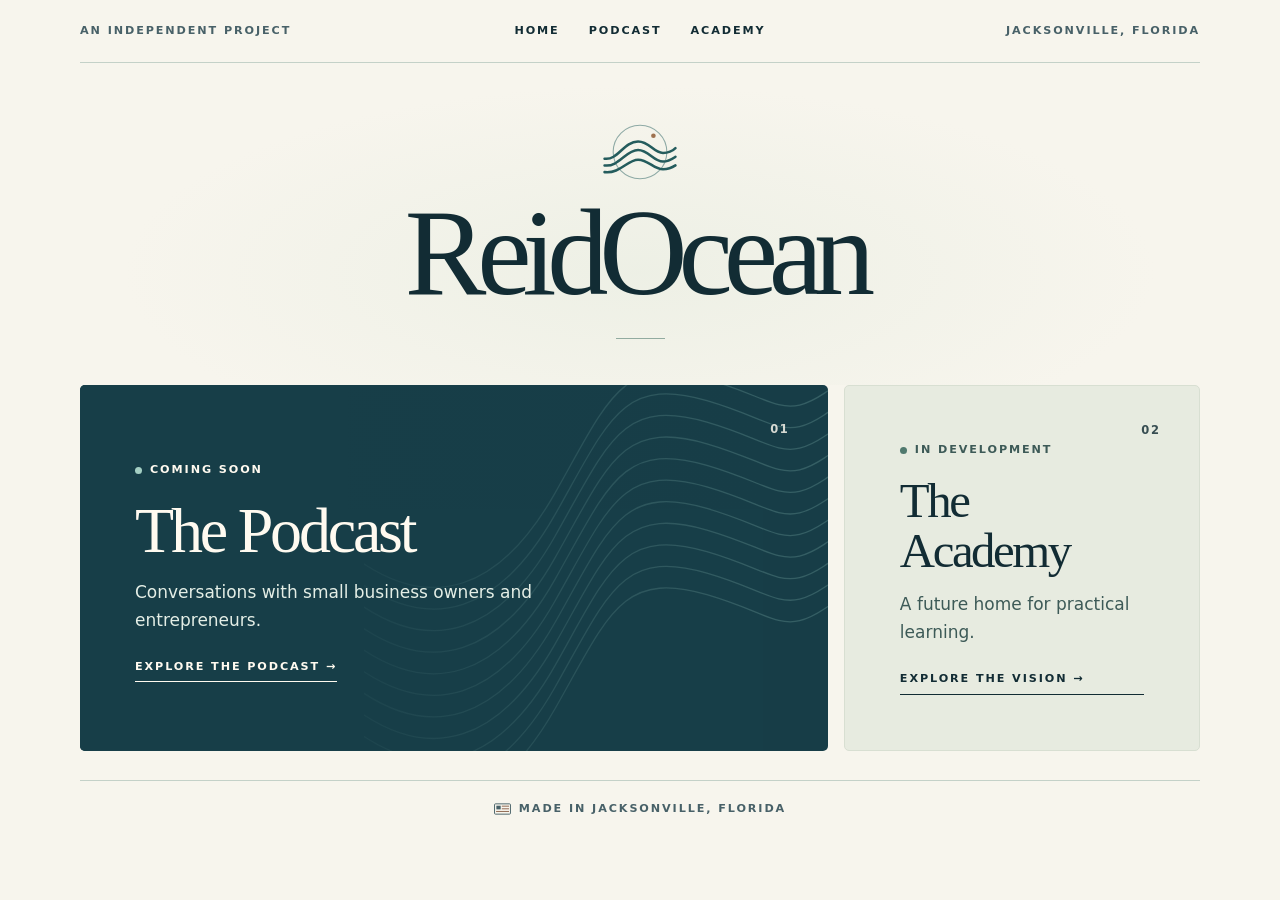
==== commit 2cf742ca: "Launch ReidOcean landing, Podcast, and Academy pages" ====
--- a/index.html
+++ b/index.html
@@ -1,715 +1,42 @@
-<!DOCTYPE html>
+<!doctype html>
 <html lang="en">
 <head>
-<meta charset="UTF-8">
-<meta name="viewport" content="width=device-width, initial-scale=1">
-<title>Reid Ocean</title>
-<meta name="description" content="The Reid family — a private harbor for our days, our walk with God, our home at 1231 Jubilee.">
-<link rel="preconnect" href="https://fonts.googleapis.com">
-<link rel="preconnect" href="https://fonts.gstatic.com" crossorigin>
-<link href="https://fonts.googleapis.com/css2?family=Baloo+2:wght@500;700&family=Berkshire+Swash&family=Chewy&family=Grand+Hotel&family=Grandstander:wght@500;700&family=Nunito:wght@400;600;700;800&family=Pacifico&display=swap" rel="stylesheet">
-<style>
-  :root{
-    --deep:#083d54; --ocean:#0e6187; --teal:#12a1a1; --turq:#2ec4c4;
-    --aqua:#5fe0d6; --shallow:#8ff0e4; --foam:#f4fdfb; --white:#ffffff;
-    --sand:#ecdcae; --sandDeep:#dcc78c; --green:#3fa87f; --seagrass:#5fbf95;
-    --gold:#c9a24b; --goldSoft:#e2c98a;
-    --ink:#0c3a4d; --ink2:#3d6577; --line:rgba(12,58,77,.12);
-    --card:rgba(255,255,255,.82);
-    --shadow:0 18px 50px -20px rgba(8,61,84,.45);
-    --radius:22px;
-    --font:"Nunito",-apple-system,BlinkMacSystemFont,"Segoe UI",sans-serif;
-  }
-  *{box-sizing:border-box}
-  html,body{margin:0;padding:0}
-  body{
-    font-family:var(--font); color:var(--ink);
-    background:linear-gradient(180deg,#eaf8f6 0%,#f4fbf8 40%,#fbf6e9 100%);
-    -webkit-font-smoothing:antialiased; min-height:100vh;
-  }
-  button{font-family:inherit; cursor:pointer}
-  input,textarea,select{font-family:inherit}
-  ::selection{background:rgba(46,196,196,.3)}
-
-  /* ============ ANIMATED AERIAL SHORELINE ============ */
-  .ocean{position:absolute; inset:0; overflow:hidden; z-index:0}
-  .ocean .scene{
-    position:absolute; left:-40%; top:-40%; width:180%; height:180%;
-    transform:rotate(-13deg);
-    background:linear-gradient(180deg,
-      var(--deep) 0%, var(--ocean) 20%, var(--teal) 38%,
-      var(--turq) 50%, var(--aqua) 58%, var(--shallow) 65%,
-      var(--foam) 69%, var(--sand) 74%, var(--sandDeep) 100%);
-  }
-  .scene::before{
-    content:""; position:absolute; inset:0;
-    background:
-      radial-gradient(120% 60% at 20% 12%, rgba(255,255,255,.18), transparent 60%),
-      repeating-linear-gradient(92deg, rgba(255,255,255,.05) 0 20px, transparent 20px 60px);
-    mix-blend-mode:screen; opacity:.5;
-    animation:drift 24s linear infinite;
-  }
-  @keyframes drift{to{transform:translateX(-80px)}}
-
-  .foam{
-    position:absolute; left:-10%; width:120%; height:120px; top:64%;
-    filter:blur(.4px); animation:wash 8.5s ease-in-out infinite;
-  }
-  .foam svg{display:block; width:100%; height:100%}
-  .foam.f2{top:66.5%; opacity:.75; animation-duration:11s; animation-delay:-3s}
-  .foam.f3{top:62%; opacity:.55; height:90px; animation-duration:7s; animation-delay:-1.5s}
-  @keyframes wash{
-    0%,100%{transform:translateY(26px) translateX(-14px); opacity:.5}
-    50%{transform:translateY(-30px) translateX(14px); opacity:1}
-  }
-  .glints{position:absolute; inset:0}
-  .glints i{
-    position:absolute; width:5px; height:5px; border-radius:50%;
-    background:radial-gradient(circle, #fff, rgba(255,255,255,0) 70%);
-    opacity:0; animation:twinkle 5s ease-in-out infinite;
-  }
-  @keyframes twinkle{0%,100%{opacity:0; transform:scale(.4)}50%{opacity:.9; transform:scale(1)}}
-
-  @media (prefers-reduced-motion:reduce){
-    .foam,.scene::before,.glints i{animation:none}
-    .foam{opacity:.85; transform:translateY(-4px)}
-  }
-
-  /* ============ LOGIN ============ */
-  #login{position:fixed; inset:0; z-index:50; display:grid; place-items:center; padding:24px}
-  .loginCard{
-    position:relative; z-index:2; width:min(440px,94vw);
-    background:rgba(255,255,255,.16); backdrop-filter:blur(16px) saturate(1.3);
-    -webkit-backdrop-filter:blur(16px) saturate(1.3);
-    border:1px solid rgba(255,255,255,.45); border-radius:28px;
-    padding:44px 38px 38px; text-align:center;
-    box-shadow:0 30px 70px -25px rgba(8,61,84,.6);
-    animation:rise .8s cubic-bezier(.2,.8,.2,1) both;
-  }
-  @keyframes rise{from{opacity:0; transform:translateY(24px) scale(.98)}}
-  .loginCard .wave-badge{font-size:34px; line-height:1}
-  .loginCard h1{
-    font-family:"Berkshire Swash",cursive; color:#fff; font-weight:400;
-    font-size:clamp(40px,9vw,58px); margin:6px 0 2px;
-    text-shadow:0 4px 24px rgba(8,61,84,.5), 0 1px 0 rgba(255,255,255,.3); letter-spacing:.5px;
-  }
-  .loginCard .tag{color:rgba(255,255,255,.92); font-weight:600; font-size:15px; margin:0 0 26px; text-shadow:0 2px 10px rgba(8,61,84,.4)}
-  .loginCard .field{position:relative; margin-bottom:14px}
-  .loginCard input{
-    width:100%; padding:15px 16px; border-radius:14px; font-size:16px; text-align:center;
-    border:1px solid rgba(255,255,255,.5); background:rgba(255,255,255,.9); color:var(--ink); outline:none; transition:.2s;
-  }
-  .loginCard input:focus{border-color:var(--gold); box-shadow:0 0 0 4px rgba(201,162,75,.3)}
-  .loginCard button{
-    width:100%; padding:15px; border:none; border-radius:14px; font-size:16px; font-weight:800; color:#fff;
-    background:linear-gradient(120deg,var(--teal),var(--ocean)); box-shadow:0 12px 24px -8px rgba(14,97,135,.7); transition:.2s; letter-spacing:.3px;
-  }
-  .loginCard button:hover{transform:translateY(-2px); box-shadow:0 16px 30px -8px rgba(14,97,135,.8)}
-  .loginErr{color:#fff; background:rgba(201,75,75,.7); border-radius:10px; padding:8px; margin-top:12px; font-size:14px; font-weight:600; display:none}
-  .loginErr.show{display:block; animation:shake .4s}
-  @keyframes shake{25%{transform:translateX(-6px)}75%{transform:translateX(6px)}}
-  .hint{margin-top:18px; color:rgba(255,255,255,.8); font-size:12.5px; text-shadow:0 1px 6px rgba(8,61,84,.5)}
-
-  /* ============ APP SHELL ============ */
-  #app{display:none; position:relative; z-index:1; min-height:100vh}
-  .topbar{
-    position:sticky; top:0; z-index:20; display:flex; align-items:center; gap:14px;
-    padding:12px clamp(14px,4vw,34px);
-    background:linear-gradient(120deg,var(--ocean),var(--teal)); color:#fff;
-    box-shadow:0 10px 30px -12px rgba(8,61,84,.6);
-  }
-  .brand{font-family:"Berkshire Swash",cursive; font-size:26px; margin-right:6px; white-space:nowrap; text-shadow:0 2px 10px rgba(0,0,0,.2)}
-  .brand .em{font-size:20px}
-  .nav{display:flex; gap:6px; flex-wrap:wrap; flex:1}
-  .nav button{
-    background:rgba(255,255,255,.14); color:#fff; border:1px solid rgba(255,255,255,.22);
-    padding:8px 14px; border-radius:999px; font-weight:700; font-size:14px; transition:.15s;
-  }
-  .nav button:hover{background:rgba(255,255,255,.28)}
-  .nav button.active{background:#fff; color:var(--ocean); border-color:#fff}
-  .logout{background:rgba(255,255,255,.12)!important; color:#fff; border:1px solid rgba(255,255,255,.3); padding:8px 14px; border-radius:999px; font-weight:700; font-size:13px}
-  .logout:hover{background:rgba(255,255,255,.25)!important}
-
-  .wrap{max-width:1040px; margin:0 auto; padding:clamp(18px,4vw,40px) clamp(14px,4vw,24px) 80px}
-  .view{display:none; animation:fade .5s ease both}
-  .view.active{display:block}
-  @keyframes fade{from{opacity:0; transform:translateY(12px)}}
-
-  .card{background:var(--card); border:1px solid var(--line); border-radius:var(--radius); box-shadow:var(--shadow); padding:22px; backdrop-filter:blur(6px)}
-  .section-title{font-family:"Grand Hotel",cursive; font-size:clamp(30px,6vw,44px); color:var(--ocean); margin:0 0 4px; font-weight:400}
-  .section-sub{color:var(--ink2); margin:0 0 22px; font-weight:600}
-
-  .hero-banner{
-    position:relative; overflow:hidden; border-radius:var(--radius); margin-bottom:26px;
-    min-height:200px; display:flex; align-items:flex-end; box-shadow:var(--shadow); border:1px solid rgba(255,255,255,.5);
-  }
-  .hero-banner .ocean{border-radius:var(--radius)}
-  .hero-banner .banner-text{position:relative; z-index:2; padding:26px 28px; color:#fff}
-  .hero-banner h2{font-family:"Berkshire Swash",cursive; font-weight:400; font-size:clamp(30px,6vw,46px); margin:0; text-shadow:0 3px 16px rgba(8,61,84,.6)}
-  .hero-banner p{margin:4px 0 0; font-weight:700; text-shadow:0 2px 10px rgba(8,61,84,.6)}
-
-  .tiles{display:grid; grid-template-columns:repeat(auto-fill,minmax(150px,1fr)); gap:16px}
-  .tile{
-    position:relative; border:none; text-align:center; padding:24px 14px 20px; border-radius:20px; color:#fff;
-    box-shadow:0 14px 30px -14px rgba(8,61,84,.55); transition:.2s; overflow:hidden;
-  }
-  .tile:hover{transform:translateY(-4px)}
-  .tile .av{
-    width:64px; height:64px; border-radius:50%; margin:0 auto 10px; display:grid; place-items:center;
-    background:rgba(255,255,255,.9); font-weight:800; font-size:26px; box-shadow:inset 0 0 0 3px rgba(255,255,255,.6);
-  }
-  .tile .nm{font-size:26px; line-height:1.05}
-  .tile .rl{font-size:12.5px; font-weight:700; opacity:.9; margin-top:3px; letter-spacing:.3px}
-  .tile.home-tile{grid-column:1/-1; display:flex; align-items:center; gap:18px; text-align:left; padding:22px 24px; background:linear-gradient(120deg,var(--green),var(--teal))}
-  .tile.home-tile .ic{font-size:40px}
-  .tile.home-tile .nm{font-family:"Grandstander",cursive; font-weight:700}
-
-  .member-head{display:flex; align-items:center; gap:18px; margin-bottom:18px; flex-wrap:wrap}
-  .member-head .av{width:74px; height:74px; border-radius:50%; display:grid; place-items:center; color:#fff; font-weight:800; font-size:30px; box-shadow:var(--shadow)}
-  .member-name{font-size:clamp(40px,9vw,64px); line-height:1; font-weight:400}
-  .member-role{color:var(--ink2); font-weight:700}
-
-  .cats{display:flex; gap:8px; flex-wrap:wrap; margin:0 0 18px}
-  .cat-chip{border:1px solid var(--line); background:#fff; color:var(--ink2); font-weight:700; font-size:13.5px; padding:8px 14px; border-radius:999px; transition:.15s; display:inline-flex; align-items:center; gap:6px}
-  .cat-chip:hover{border-color:var(--teal)}
-  .cat-chip.active{color:#fff; border-color:transparent}
-  .cat-chip[data-cat="all"].active{background:linear-gradient(120deg,var(--ocean),var(--teal))}
-  .cat-chip[data-cat="spiritual"].active{background:linear-gradient(120deg,#7a5cc4,#9d7be0)}
-  .cat-chip[data-cat="physical"].active{background:linear-gradient(120deg,var(--green),var(--seagrass))}
-  .cat-chip[data-cat="financial"].active{background:linear-gradient(120deg,var(--gold),var(--goldSoft))}
-  .cat-chip[data-cat="godwalk"].active{background:linear-gradient(120deg,var(--ocean),var(--teal))}
-
-  .entry-form{display:grid; gap:12px; margin-bottom:22px}
-  .row{display:flex; gap:12px; flex-wrap:wrap}
-  .row>*{flex:1; min-width:150px}
-  label.fld{display:flex; flex-direction:column; gap:5px; font-size:12.5px; font-weight:800; color:var(--ink2); text-transform:uppercase; letter-spacing:.4px}
-  .entry-form input, .entry-form textarea, .entry-form select, .mini-form input, .mini-form select{
-    padding:11px 13px; border-radius:12px; border:1px solid var(--line); background:#fff; font-size:15px; color:var(--ink); outline:none; transition:.15s; width:100%;
-  }
-  .entry-form textarea{min-height:96px; resize:vertical; line-height:1.5}
-  .entry-form input:focus, .entry-form textarea:focus, .entry-form select:focus, .mini-form input:focus{border-color:var(--teal); box-shadow:0 0 0 3px rgba(46,196,196,.18)}
-  .btn{
-    border:none; border-radius:12px; padding:12px 20px; font-weight:800; color:#fff; font-size:14.5px;
-    background:linear-gradient(120deg,var(--teal),var(--ocean)); box-shadow:0 10px 22px -10px rgba(14,97,135,.7); transition:.18s; align-self:start;
-  }
-  .btn:hover{transform:translateY(-2px)}
-  .btn.gold{background:linear-gradient(120deg,var(--gold),#b8862f)}
-  .btn.ghost{background:transparent; color:var(--ink2); box-shadow:none; border:1px solid var(--line)}
-  .btn.sm{padding:8px 14px; font-size:13px}
-
-  .entries{display:grid; gap:14px}
-  .entry{border:1px solid var(--line); border-left:5px solid var(--teal); border-radius:16px; background:#fff; padding:16px 18px; animation:fade .3s ease both}
-  .entry[data-cat="spiritual"]{border-left-color:#9d7be0}
-  .entry[data-cat="physical"]{border-left-color:var(--green)}
-  .entry[data-cat="financial"]{border-left-color:var(--gold)}
-  .entry[data-cat="godwalk"]{border-left-color:var(--ocean)}
-  .entry .meta{display:flex; align-items:center; gap:10px; flex-wrap:wrap; margin-bottom:6px}
-  .badge{font-size:11.5px; font-weight:800; padding:4px 10px; border-radius:999px; color:#fff; letter-spacing:.3px}
-  .badge.spiritual{background:#9d7be0}.badge.physical{background:var(--green)}.badge.financial{background:var(--gold)}.badge.godwalk{background:var(--ocean)}
-  .entry .date{color:var(--ink2); font-size:13px; font-weight:700}
-  .entry h4{margin:2px 0 6px; font-size:18px}
-  .entry p{margin:0; line-height:1.6; color:#274b58; white-space:pre-wrap}
-  .entry .del{margin-left:auto; background:none; border:none; color:#b06; opacity:.55; font-size:13px; font-weight:700}
-  .entry .del:hover{opacity:1}
-  .empty{text-align:center; color:var(--ink2); padding:30px 10px; font-weight:600}
-  .empty .big{font-size:34px; display:block; margin-bottom:6px}
-
-  .subtabs{display:flex; gap:8px; flex-wrap:wrap; margin-bottom:20px}
-  .subtabs button{border:1px solid var(--line); background:#fff; color:var(--ink2); font-weight:800; padding:9px 16px; border-radius:999px; font-size:14px}
-  .subtabs button.active{background:linear-gradient(120deg,var(--green),var(--teal)); color:#fff; border-color:transparent}
-  .subview{display:none}.subview.active{display:block}
-  .mini-form{display:flex; gap:10px; flex-wrap:wrap; margin-bottom:18px}
-
-  .list{display:grid; gap:12px}
-  .item{display:flex; align-items:center; gap:12px; background:#fff; border:1px solid var(--line); border-radius:14px; padding:13px 16px}
-  .item .chk{width:24px; height:24px; border-radius:8px; border:2px solid var(--teal); flex:none; display:grid; place-items:center; cursor:pointer; color:#fff; font-weight:900; font-size:14px}
-  .item.done .chk{background:var(--green); border-color:var(--green)}
-  .item.done .txt{text-decoration:line-through; color:var(--ink2)}
-  .item .txt{flex:1; font-weight:700}
-  .item .sub{font-weight:600; color:var(--ink2); font-size:13px}
-  .item .del{background:none;border:none;color:#b06;opacity:.5;font-weight:800;font-size:14px}
-  .item .del:hover{opacity:1}
-
-  .bdays{display:grid; grid-template-columns:repeat(auto-fill,minmax(200px,1fr)); gap:14px}
-  .bday{background:linear-gradient(135deg,#fff,#fbf3dd); border:1px solid var(--line); border-radius:16px; padding:16px; text-align:center; position:relative}
-  .bday .cake{font-size:30px}
-  .bday .who{font-weight:800; font-size:18px; margin:4px 0 2px}
-  .bday .when{color:var(--gold); font-weight:800}
-  .bday .cd{color:var(--ink2); font-size:13px; font-weight:700; margin-top:4px}
-  .bday .del{position:absolute; top:8px; right:10px; background:none;border:none;color:#b06;opacity:.4;font-weight:800}
-  .bday .del:hover{opacity:1}
-
-  .pics{display:grid; grid-template-columns:repeat(auto-fill,minmax(160px,1fr)); gap:14px}
-  .pic{border-radius:16px; overflow:hidden; border:1px solid var(--line); background:#fff; box-shadow:var(--shadow); position:relative}
-  .pic img{width:100%; height:150px; object-fit:cover; display:block}
-  .pic .cap{padding:9px 12px; font-weight:700; font-size:13.5px}
-  .pic .del{position:absolute; top:8px; right:8px; background:rgba(0,0,0,.5); color:#fff; border:none; border-radius:50%; width:26px; height:26px; font-weight:800}
-
-  .toolbar{display:flex; gap:8px; flex-wrap:wrap; align-items:center; margin-top:24px; padding-top:18px; border-top:1px dashed var(--line)}
-  .toolbar .note{color:var(--ink2); font-size:12.5px; font-weight:600; margin-right:auto}
-  footer{text-align:center; color:var(--ink2); font-weight:700; padding:26px; font-size:13px}
-  footer .heart{color:var(--gold)}
-</style>
+<meta charset="utf-8">
+<meta name="viewport" content="width=device-width,initial-scale=1">
+<meta name="description" content="ReidOcean. Explore the upcoming podcast and the vision for ReidOcean Academy.">
+<title>ReidOcean</title>
+<link rel="stylesheet" href="/reidocean.css">
 </head>
-<body>
-
-<!-- ================= LOGIN ================= -->
-<section id="login">
-  <div class="ocean" aria-hidden="true">
-    <div class="scene"></div>
-    <div class="foam f3"><svg viewBox="0 0 1440 120" preserveAspectRatio="none"><path fill="#f4fdfb" d="M0,64 C180,110 360,20 540,54 C720,88 900,24 1080,58 C1260,92 1380,44 1440,62 L1440,120 L0,120 Z"/></svg></div>
-    <div class="foam f1"><svg viewBox="0 0 1440 120" preserveAspectRatio="none"><path fill="#ffffff" d="M0,60 C160,104 340,18 520,52 C700,86 880,20 1060,56 C1240,92 1380,42 1440,60 L1440,120 L0,120 Z"/></svg></div>
-    <div class="foam f2"><svg viewBox="0 0 1440 120" preserveAspectRatio="none"><path fill="#eaf9f5" d="M0,66 C200,108 380,26 560,58 C740,90 920,30 1100,60 C1280,90 1390,50 1440,66 L1440,120 L0,120 Z"/></svg></div>
-    <div class="glints"></div>
-  </div>
-  <form class="loginCard" id="loginForm" autocomplete="off">
-    <div class="wave-badge">🌊</div>
-    <h1>Reid Ocean</h1>
-    <p class="tag">A private harbor for our family</p>
-    <div class="field">
-      <input type="password" id="pw" placeholder="Family password" autocomplete="current-password" aria-label="Family password">
-    </div>
-    <button type="submit">Come Aboard&nbsp; ⛵</button>
-    <div class="loginErr" id="loginErr">That's not quite it — try again 🐚</div>
-    <div class="hint">Keep this password just among the Reids.</div>
-  </form>
+<body class="home">
+<header class="mast wrap">
+<span class="micro">An independent project</span>
+<nav aria-label="Explore ReidOcean"><a class="micro" href="/" aria-current="page">Home</a><a class="micro" href="/podcast/" >Podcast</a><a class="micro" href="/academy/" >Academy</a></nav>
+<span class="micro">Jacksonville, Florida</span>
+</header>
+<main id="top">
+<section class="hero wrap" aria-label="ReidOcean">
+<svg class="crest" viewBox="0 0 96 66" fill="none" aria-hidden="true">
+<circle cx="48" cy="33" r="28" stroke="currentColor" stroke-width="1.1" opacity=".49"/>
+<path d="M11 40 C25 42 31 22 46 22 C58 22 62 34 72 34 C77 34 82 32 85 29 M11 47 C26 49 33 31 46 31 C57 31 62 43 72 43 C78 43 82 40 85 38 M11 54 C27 56 35 41 46 41 C57 41 62 51 72 51 C78 51 82 49 85 47" stroke="currentColor" stroke-width="2.65" stroke-linecap="round"/>
+<circle cx="62" cy="16" r="2.4" fill="#9e7250"/>
+</svg>
+<h1>ReidOcean</h1>
 </section>
-
-<!-- ================= APP ================= -->
-<div id="app">
-  <div class="topbar">
-    <div class="brand"><span class="em">🌊</span> Reid Ocean</div>
-    <nav class="nav" id="nav"></nav>
-    <button class="logout" id="logout">Sign out</button>
-  </div>
-
-  <div class="wrap">
-    <!-- HOME DASHBOARD -->
-    <section class="view active" id="view-home">
-      <div class="hero-banner">
-        <div class="ocean" aria-hidden="true">
-          <div class="scene"></div>
-          <div class="foam f1"><svg viewBox="0 0 1440 120" preserveAspectRatio="none"><path fill="#ffffff" d="M0,60 C160,104 340,18 520,52 C700,86 880,20 1060,56 C1240,92 1380,42 1440,60 L1440,120 L0,120 Z"/></svg></div>
-          <div class="foam f2"><svg viewBox="0 0 1440 120" preserveAspectRatio="none"><path fill="#eaf9f5" d="M0,66 C200,108 380,26 560,58 C740,90 920,30 1100,60 C1280,90 1390,50 1440,66 L1440,120 L0,120 Z"/></svg></div>
-        </div>
-        <div class="banner-text">
-          <h2 id="greeting">Welcome home, Reids</h2>
-          <p id="todayline"></p>
-        </div>
-      </div>
-      <div class="tiles" id="tiles"></div>
-    </section>
-
-    <div id="memberViews"></div>
-
-    <!-- 1231 JUBILEE -->
-    <section class="view" id="view-jubilee">
-      <h2 class="section-title" style="font-family:'Grandstander',cursive;font-weight:700">1231 Jubilee</h2>
-      <p class="section-sub">Our home — the projects, goals, pictures &amp; the birthdays we celebrate.</p>
-      <div class="subtabs">
-        <button class="active" data-sub="projects">🛠️ Home Projects</button>
-        <button data-sub="goals">🎯 Goals</button>
-        <button data-sub="pics">📸 Pictures</button>
-        <button data-sub="bdays">🎂 Birthdays</button>
-      </div>
-
-      <div class="subview active" id="sub-projects">
-        <div class="card">
-          <form class="mini-form" id="projForm">
-            <input type="text" id="projTitle" placeholder="Project (e.g. Repaint the dock railing)" style="flex:2">
-            <input type="text" id="projNotes" placeholder="Notes / target date (optional)" style="flex:2">
-            <button class="btn" type="submit">Add project</button>
-          </form>
-          <div class="list" id="projList"></div>
-        </div>
-      </div>
-
-      <div class="subview" id="sub-goals">
-        <div class="card">
-          <form class="mini-form" id="goalForm">
-            <input type="text" id="goalTitle" placeholder="A goal for our home &amp; family" style="flex:3">
-            <button class="btn" type="submit">Add goal</button>
-          </form>
-          <div class="list" id="goalList"></div>
-        </div>
-      </div>
-
-      <div class="subview" id="sub-pics">
-        <div class="card">
-          <form class="mini-form" id="picForm">
-            <input type="text" id="picCap" placeholder="Caption" style="flex:2">
-            <input type="file" id="picFile" accept="image/*" style="flex:2">
-            <button class="btn" type="submit">Add picture</button>
-          </form>
-          <div class="pics" id="picList"></div>
-        </div>
-      </div>
-
-      <div class="subview" id="sub-bdays">
-        <div class="card">
-          <form class="mini-form" id="bdayForm">
-            <input type="text" id="bdayName" placeholder="Name" style="flex:2">
-            <input type="date" id="bdayDate" style="flex:1">
-            <button class="btn gold" type="submit">Add birthday</button>
-          </form>
-          <div class="bdays" id="bdayList"></div>
-        </div>
-      </div>
-    </section>
-
-    <div class="toolbar">
-      <span class="note" id="saveNote">Everything is saved privately in this browser.</span>
-      <button class="btn ghost sm" id="exportBtn">⬇︎ Backup</button>
-      <button class="btn ghost sm" id="importBtn">⬆︎ Restore</button>
-      <input type="file" id="importFile" accept="application/json" hidden>
-    </div>
-  </div>
-
-  <footer>Made with <span class="heart">♥</span> for the Reids · 1231 Jubilee · <span id="yr"></span></footer>
-</div>
-
-<script>
-/* ================= CONFIG ================= */
-// SHA-256 of the family password. Default password: "Jubilee1231"
-// To change it: run  printf '%s' "YourNewPassword" | shasum -a 256
-// and paste the resulting hash below.
-const PW_HASH = "1bd6ca4181a22cf6adffcde11b6934f3093e159b6d0c5cf9c385c83e176efca2";
-const SESSION_KEY = "reidocean_session";
-const DATA_KEY = "reidocean_data_v1";
-
-const MEMBERS = [
-  {id:"matthew",  name:"Matthew", role:"Dad",      font:"Grand Hotel",   grad:["#0e6187","#12a1a1"], av:"M"},
-  {id:"jennifer", name:"Jennifer",role:"Mom",      font:"Pacifico",      grad:["#12a1a1","#3fa87f"], av:"J"},
-  {id:"john",     name:"John",    role:"Son",      font:"Chewy",         grad:["#2ec4c4","#0e6187"], av:"J"},
-  {id:"holly",    name:"Holly",   role:"Daughter", font:"Grandstander",  grad:["#5fbf95","#12a1a1"], av:"H"},
-  {id:"hannah",   name:"Hannah",  role:"Daughter", font:"Baloo 2",       grad:["#c9a24b","#3fa87f"], av:"H"},
-];
-const CATS = [
-  {id:"spiritual", label:"Spiritual", icon:"✝️"},
-  {id:"physical",  label:"Physical",  icon:"💪"},
-  {id:"financial", label:"Financial", icon:"💰"},
-  {id:"godwalk",   label:"God's Walk & Talk", icon:"🕊️"},
-];
-const CAT_LABEL = Object.fromEntries(CATS.map(c=>[c.id,c.label]));
-
-/* ================= DATA ================= */
-function blankData(){
-  const members={}; MEMBERS.forEach(m=>members[m.id]={entries:[]});
-  return {members, home:{projects:[],goals:[],pics:[],bdays:[]}};
-}
-let DATA = load();
-function load(){
-  try{
-    const d=JSON.parse(localStorage.getItem(DATA_KEY));
-    if(d&&d.members){const b=blankData(); return {...b,...d, members:{...b.members,...d.members}, home:{...b.home,...(d.home||{})}};}
-  }catch(e){}
-  return blankData();
-}
-function save(){localStorage.setItem(DATA_KEY, JSON.stringify(DATA));}
-const uid=()=>Math.random().toString(36).slice(2,10);
-
-/* ================= AUTH ================= */
-async function sha256(str){
-  const buf=await crypto.subtle.digest("SHA-256", new TextEncoder().encode(str));
-  return [...new Uint8Array(buf)].map(b=>b.toString(16).padStart(2,"0")).join("");
-}
-const loginSection=document.getElementById("login");
-const appEl=document.getElementById("app");
-function showApp(){ loginSection.style.display="none"; appEl.style.display="block"; }
-document.getElementById("loginForm").addEventListener("submit", async (e)=>{
-  e.preventDefault();
-  const pw=document.getElementById("pw").value;
-  const err=document.getElementById("loginErr");
-  const hash=await sha256(pw);
-  if(hash===PW_HASH){
-    sessionStorage.setItem(SESSION_KEY,"1");
-    showApp(); renderAll();
-  }else{
-    err.classList.add("show"); document.getElementById("pw").value="";
-    setTimeout(()=>err.classList.remove("show"),2500);
-  }
-});
-document.getElementById("logout").addEventListener("click",()=>{
-  sessionStorage.removeItem(SESSION_KEY); location.reload();
-});
-if(sessionStorage.getItem(SESSION_KEY)==="1"){ showApp(); }
-
-/* ================= NAV ================= */
-const nav=document.getElementById("nav");
-const navItems=[{id:"home",label:"🏠 Home"}, ...MEMBERS.map(m=>({id:m.id,label:m.name})), {id:"jubilee",label:"⚓ 1231 Jubilee"}];
-navItems.forEach((n,i)=>{
-  const b=document.createElement("button");
-  b.textContent=n.label; b.dataset.view=n.id; if(i===0)b.classList.add("active");
-  b.onclick=()=>go(n.id); nav.appendChild(b);
-});
-function go(id){
-  document.querySelectorAll(".view").forEach(v=>v.classList.remove("active"));
-  document.getElementById("view-"+id).classList.add("active");
-  document.querySelectorAll("#nav button").forEach(b=>b.classList.toggle("active", b.dataset.view===id));
-  window.scrollTo({top:0,behavior:"smooth"});
-}
-
-/* ================= MEMBER VIEWS ================= */
-const memberViews=document.getElementById("memberViews");
-MEMBERS.forEach(m=>{
-  const sec=document.createElement("section");
-  sec.className="view"; sec.id="view-"+m.id;
-  sec.innerHTML=`
-    <div class="member-head">
-      <div class="av" style="background:linear-gradient(135deg,${m.grad[0]},${m.grad[1]})">${m.av}</div>
-      <div>
-        <div class="member-name" style="font-family:'${m.font}',cursive;color:${m.grad[0]}">${m.name}</div>
-        <div class="member-role">${m.role} · Daily Diary</div>
-      </div>
-    </div>
-    <div class="card">
-      <form class="entry-form" data-member="${m.id}">
-        <div class="row">
-          <label class="fld">Category
-            <select class="e-cat">${CATS.map(c=>`<option value="${c.id}">${c.icon} ${c.label}</option>`).join("")}</select>
-          </label>
-          <label class="fld">Date
-            <input type="date" class="e-date">
-          </label>
-        </div>
-        <label class="fld">Title
-          <input type="text" class="e-title" placeholder="A word for today…">
-        </label>
-        <label class="fld">Journal
-          <textarea class="e-text" placeholder="What happened today? Where did you see God, feel strong, spend wisely…"></textarea>
-        </label>
-        <button class="btn" type="submit">Save entry</button>
-      </form>
-    </div>
-    <div class="cats" data-member="${m.id}" style="margin-top:22px">
-      <button class="cat-chip active" data-cat="all">All</button>
-      ${CATS.map(c=>`<button class="cat-chip" data-cat="${c.id}">${c.icon} ${c.label}</button>`).join("")}
-    </div>
-    <div class="entries" id="entries-${m.id}"></div>
-  `;
-  memberViews.appendChild(sec);
-
-  sec.querySelector(".e-date").value=todayStr();
-
-  sec.querySelector(".entry-form").addEventListener("submit",(e)=>{
-    e.preventDefault();
-    const title=sec.querySelector(".e-title").value.trim();
-    const text=sec.querySelector(".e-text").value.trim();
-    if(!title && !text) return;
-    DATA.members[m.id].entries.unshift({
-      id:uid(), cat:sec.querySelector(".e-cat").value,
-      date:sec.querySelector(".e-date").value||todayStr(),
-      title:title||"(untitled)", text
-    });
-    save();
-    sec.querySelector(".e-title").value=""; sec.querySelector(".e-text").value="";
-    renderEntries(m.id);
-  });
-
-  sec.querySelectorAll(".cat-chip").forEach(chip=>{
-    chip.onclick=()=>{
-      sec.querySelectorAll(".cat-chip").forEach(c=>c.classList.remove("active"));
-      chip.classList.add("active"); renderEntries(m.id, chip.dataset.cat);
-    };
-  });
-});
-
-function renderEntries(mid, filter){
-  const box=document.getElementById("entries-"+mid);
-  const active=document.querySelector(`.cats[data-member="${mid}"] .cat-chip.active`);
-  if(active) filter=active.dataset.cat;
-  filter=filter||"all";
-  let list=DATA.members[mid].entries.slice();
-  if(filter!=="all") list=list.filter(e=>e.cat===filter);
-  list.sort((a,b)=>(b.date||"").localeCompare(a.date||""));
-  if(!list.length){
-    box.innerHTML=`<div class="empty card"><span class="big">🐚</span>No entries yet — start today's journal above.</div>`;
-    return;
-  }
-  box.innerHTML=list.map(e=>`
-    <article class="entry" data-cat="${e.cat}">
-      <div class="meta">
-        <span class="badge ${e.cat}">${CAT_LABEL[e.cat]||e.cat}</span>
-        <span class="date">${fmtDate(e.date)}</span>
-        <button class="del" data-id="${e.id}">Delete</button>
-      </div>
-      <h4>${esc(e.title)}</h4>
-      ${e.text?`<p>${esc(e.text)}</p>`:""}
-    </article>`).join("");
-  box.querySelectorAll(".del").forEach(b=>b.onclick=()=>{
-    if(!confirm("Delete this entry?"))return;
-    DATA.members[mid].entries=DATA.members[mid].entries.filter(x=>x.id!==b.dataset.id);
-    save(); renderEntries(mid);
-  });
-}
-
-/* ================= HOME DASHBOARD ================= */
-function renderHome(){
-  const tiles=document.getElementById("tiles");
-  tiles.innerHTML="";
-  MEMBERS.forEach(m=>{
-    const b=document.createElement("button");
-    b.className="tile"; b.style.background=`linear-gradient(135deg,${m.grad[0]},${m.grad[1]})`;
-    const n=DATA.members[m.id].entries.length;
-    b.innerHTML=`<div class="av" style="color:${m.grad[0]}">${m.av}</div>
-      <div class="nm" style="font-family:'${m.font}',cursive">${m.name}</div>
-      <div class="rl">${m.role} · ${n} ${n===1?"entry":"entries"}</div>`;
-    b.onclick=()=>go(m.id); tiles.appendChild(b);
-  });
-  const h=document.createElement("button");
-  h.className="tile home-tile"; h.onclick=()=>go("jubilee");
-  h.innerHTML=`<div class="ic">⚓</div><div><div class="nm">1231 Jubilee</div><div class="rl">Home projects · goals · pictures · birthdays</div></div>`;
-  tiles.appendChild(h);
-
-  document.getElementById("greeting").textContent=greetWord()+", Reids";
-  document.getElementById("todayline").textContent=new Date().toLocaleDateString(undefined,{weekday:"long",month:"long",day:"numeric",year:"numeric"});
-}
-function greetWord(){const h=new Date().getHours(); return h<12?"Good morning":h<17?"Good afternoon":"Good evening";}
-
-/* ================= JUBILEE ================= */
-document.querySelectorAll(".subtabs button").forEach(b=>{
-  b.onclick=()=>{
-    document.querySelectorAll(".subtabs button").forEach(x=>x.classList.remove("active"));
-    b.classList.add("active");
-    document.querySelectorAll(".subview").forEach(v=>v.classList.remove("active"));
-    document.getElementById("sub-"+b.dataset.sub).classList.add("active");
-  };
-});
-
-document.getElementById("projForm").addEventListener("submit",e=>{
-  e.preventDefault();
-  const t=document.getElementById("projTitle").value.trim(); if(!t)return;
-  DATA.home.projects.push({id:uid(),title:t,notes:document.getElementById("projNotes").value.trim(),done:false});
-  save(); e.target.reset(); renderProjects();
-});
-function renderProjects(){
-  const el=document.getElementById("projList");
-  if(!DATA.home.projects.length){el.innerHTML=emptyMsg("🛠️","No projects yet — add the first one above.");return;}
-  el.innerHTML=DATA.home.projects.map(p=>`
-    <div class="item ${p.done?"done":""}">
-      <div class="chk" data-id="${p.id}">${p.done?"✓":""}</div>
-      <div class="txt">${esc(p.title)}${p.notes?` <span class="sub">— ${esc(p.notes)}</span>`:""}</div>
-      <button class="del" data-id="${p.id}">✕</button>
-    </div>`).join("");
-  el.querySelectorAll(".chk").forEach(c=>c.onclick=()=>{const p=DATA.home.projects.find(x=>x.id===c.dataset.id);p.done=!p.done;save();renderProjects();});
-  el.querySelectorAll(".del").forEach(d=>d.onclick=()=>{DATA.home.projects=DATA.home.projects.filter(x=>x.id!==d.dataset.id);save();renderProjects();});
-}
-
-document.getElementById("goalForm").addEventListener("submit",e=>{
-  e.preventDefault();
-  const t=document.getElementById("goalTitle").value.trim(); if(!t)return;
-  DATA.home.goals.push({id:uid(),title:t,done:false});
-  save(); e.target.reset(); renderGoals();
-});
-function renderGoals(){
-  const el=document.getElementById("goalList");
-  if(!DATA.home.goals.length){el.innerHTML=emptyMsg("🎯","No goals yet — dream a little above.");return;}
-  el.innerHTML=DATA.home.goals.map(g=>`
-    <div class="item ${g.done?"done":""}">
-      <div class="chk" data-id="${g.id}">${g.done?"✓":""}</div>
-      <div class="txt">${esc(g.title)}</div>
-      <button class="del" data-id="${g.id}">✕</button>
-    </div>`).join("");
-  el.querySelectorAll(".chk").forEach(c=>c.onclick=()=>{const g=DATA.home.goals.find(x=>x.id===c.dataset.id);g.done=!g.done;save();renderGoals();});
-  el.querySelectorAll(".del").forEach(d=>d.onclick=()=>{DATA.home.goals=DATA.home.goals.filter(x=>x.id!==d.dataset.id);save();renderGoals();});
-}
-
-document.getElementById("picForm").addEventListener("submit",e=>{
-  e.preventDefault();
-  const file=document.getElementById("picFile").files[0];
-  const cap=document.getElementById("picCap").value.trim();
-  if(!file){alert("Choose a photo first.");return;}
-  const r=new FileReader();
-  r.onload=()=>{
-    DATA.home.pics.unshift({id:uid(),cap,data:r.result});
-    try{save();}catch(err){DATA.home.pics.shift();alert("That image is a bit large for browser storage. Try a smaller one.");return;}
-    e.target.reset(); renderPics();
-  };
-  r.readAsDataURL(file);
-});
-function renderPics(){
-  const el=document.getElementById("picList");
-  if(!DATA.home.pics.length){el.innerHTML=emptyMsg("📸","No pictures yet — add a family favorite above.");return;}
-  el.innerHTML=DATA.home.pics.map(p=>`
-    <figure class="pic">
-      <button class="del" data-id="${p.id}">✕</button>
-      <img src="${p.data}" alt="${esc(p.cap)}">
-      ${p.cap?`<figcaption class="cap">${esc(p.cap)}</figcaption>`:""}
-    </figure>`).join("");
-  el.querySelectorAll(".del").forEach(d=>d.onclick=()=>{if(!confirm("Remove this picture?"))return;DATA.home.pics=DATA.home.pics.filter(x=>x.id!==d.dataset.id);save();renderPics();});
-}
-
-document.getElementById("bdayForm").addEventListener("submit",e=>{
-  e.preventDefault();
-  const n=document.getElementById("bdayName").value.trim();
-  const d=document.getElementById("bdayDate").value;
-  if(!n||!d)return;
-  DATA.home.bdays.push({id:uid(),name:n,date:d});
-  save(); e.target.reset(); renderBdays();
-});
-function renderBdays(){
-  const el=document.getElementById("bdayList");
-  if(!DATA.home.bdays.length){el.innerHTML=emptyMsg("🎂","No birthdays yet — add the family's days above.");return;}
-  const sorted=DATA.home.bdays.slice().sort((a,b)=>daysUntil(a.date)-daysUntil(b.date));
-  el.innerHTML=sorted.map(b=>{
-    const du=daysUntil(b.date);
-    return `<div class="bday">
-      <button class="del" data-id="${b.id}">✕</button>
-      <div class="cake">🎂</div>
-      <div class="who">${esc(b.name)}</div>
-      <div class="when">${fmtBday(b.date)}</div>
-      <div class="cd">${du===0?"🎉 Today!":du===1?"Tomorrow":du+" days away"}${ageIf(b.date)}</div>
-    </div>`;
-  }).join("");
-  el.querySelectorAll(".del").forEach(d=>d.onclick=()=>{DATA.home.bdays=DATA.home.bdays.filter(x=>x.id!==d.dataset.id);save();renderBdays();});
-}
-
-/* ================= BACKUP / RESTORE ================= */
-document.getElementById("exportBtn").onclick=()=>{
-  const blob=new Blob([JSON.stringify(DATA,null,2)],{type:"application/json"});
-  const a=document.createElement("a"); a.href=URL.createObjectURL(blob);
-  a.download="reid-ocean-backup.json"; a.click();
-};
-document.getElementById("importBtn").onclick=()=>document.getElementById("importFile").click();
-document.getElementById("importFile").addEventListener("change",e=>{
-  const f=e.target.files[0]; if(!f)return;
-  const r=new FileReader();
-  r.onload=()=>{
-    try{const d=JSON.parse(r.result); if(!d.members)throw 0;
-      DATA=d; save(); renderAll(); alert("Restored your family backup. 🌊");
-    }catch(err){alert("That file didn't look like a Reid Ocean backup.");}
-  };
-  r.readAsText(f);
-});
-
-/* ================= HELPERS ================= */
-function todayStr(){const d=new Date();const off=d.getTimezoneOffset();return new Date(d-off*60000).toISOString().slice(0,10);}
-function esc(s){return (s||"").replace(/[&<>"']/g,c=>({"&":"&amp;","<":"&lt;",">":"&gt;",'"':"&quot;","'":"&#39;"}[c]));}
-function fmtDate(s){if(!s)return"";const d=new Date(s+"T00:00");return d.toLocaleDateString(undefined,{weekday:"short",month:"short",day:"numeric",year:"numeric"});}
-function fmtBday(s){const d=new Date(s+"T00:00");return d.toLocaleDateString(undefined,{month:"long",day:"numeric"});}
-function daysUntil(s){const t=new Date();t.setHours(0,0,0,0);const d=new Date(s+"T00:00");d.setFullYear(t.getFullYear());if(d<t)d.setFullYear(t.getFullYear()+1);return Math.round((d-t)/86400000);}
-function ageIf(s){const b=new Date(s+"T00:00");if(b.getFullYear()<1920)return"";const t=new Date();let a=t.getFullYear()-b.getFullYear();const m=new Date(b);m.setFullYear(t.getFullYear());if(m<new Date(t.toDateString()))a++;if(a>0&&a<130)return ` · turning ${a}`;return"";}
-function emptyMsg(icon,txt){return `<div class="empty"><span class="big">${icon}</span>${txt}</div>`;}
-
-/* ================= INIT ================= */
-function renderAll(){
-  renderHome();
-  MEMBERS.forEach(m=>renderEntries(m.id));
-  renderProjects(); renderGoals(); renderPics(); renderBdays();
-}
-document.getElementById("yr").textContent=new Date().getFullYear();
-renderAll();
-
-(function(){
-  document.querySelectorAll(".glints").forEach(box=>{
-    for(let i=0;i<14;i++){
-      const s=document.createElement("i");
-      s.style.left=(Math.random()*70)+"%"; s.style.top=(Math.random()*55)+"%";
-      s.style.animationDelay=(Math.random()*5)+"s";
-      box.appendChild(s);
-    }
-  });
-})();
-</script>
+<div class="grid wrap">
+<section id="podcast" class="podcast" aria-labelledby="podcast-title">
+<svg class="tide" viewBox="0 0 430 340" preserveAspectRatio="xMidYMid slice" fill="none" aria-hidden="true"><defs><path id="current" d="M-12 290 C63 347 127 321 177 233 S239 104 318 127 S388 175 461 114"/></defs><g stroke="currentColor" stroke-width="1.2"><use href="#current" y="-132"/><use href="#current" y="-112"/><use href="#current" y="-92"/><use href="#current" y="-72"/><use href="#current" y="-52"/><use href="#current" y="-32"/><use href="#current" y="-12"/><use href="#current" y="8"/><use href="#current" y="28"/><use href="#current" y="48"/><use href="#current" y="68"/></g></svg>
+<div><span class="micro tag">Coming soon</span><span class="panel-no" aria-hidden="true">01</span>
+<h2 id="podcast-title">The Podcast</h2>
+<p>Conversations with small business owners and entrepreneurs.</p>
+<a class="micro linkish" href="/podcast/">Explore the podcast →</a>
+</div></section>
+<section id="academy" class="academy" aria-labelledby="academy-title">
+<span class="micro tag">In development</span><span class="panel-no" aria-hidden="true">02</span>
+<h2 id="academy-title">The Academy</h2>
+<p>A future home for practical learning.</p>
+<a class="micro linkish" href="/academy/">Explore the vision →</a>
+</section></div>
+</main>
+<footer class="foot wrap"><span class="micro place"><svg viewBox="0 0 18 12" aria-hidden="true"><rect x=".55" y=".55" width="16.9" height="10.9" rx="1" fill="none" stroke="#486168"/><path d="M8.7 3h6.8m-6.8 2.8h6.8M2.6 8.6h12.9" fill="none" stroke="#8b624b" stroke-linecap="round"/><path d="M2.5 2.5h4.6v3.9H2.5z" fill="#486168"/></svg>Made in Jacksonville, Florida</span></footer>
 </body>
 </html>
--- a/reidocean.css
+++ b/reidocean.css
@@ -0,0 +1,7 @@
+:root{color-scheme:light;--ink:#122c34;--muted:#486168;--sea:#245c5d;--paper:#f7f5ed;--line:#c4d1c8;--mist:#e8eee5;--foam:#eef0e6;--serif:Georgia,'Times New Roman',serif;--sans:system-ui,-apple-system,'Segoe UI',sans-serif}
+*{box-sizing:border-box}body{margin:0;background:var(--paper);color:var(--ink);font:17px/1.65 var(--sans)}a{color:inherit;text-decoration:none}a:focus-visible{outline:2px solid #357c76;outline-offset:5px}a:hover{text-decoration:underline;text-underline-offset:5px}.wrap{width:min(1120px,calc(100% - 64px));margin:auto}.micro{font-size:.7rem;font-weight:750;letter-spacing:.17em;text-transform:uppercase}.mast{border-bottom:1px solid var(--line);display:grid;grid-template-columns:1fr auto 1fr;align-items:center;min-height:63px}.mast>span:last-child{justify-self:end;color:var(--muted)}.mast nav{display:flex;gap:29px}.mast>span:first-child{color:var(--muted)}.hero{text-align:center;position:relative;padding:56px 0 46px;background:radial-gradient(ellipse 46% 58% at 50% 65%,#e8ede1a6 0%,transparent 100%)}.crest{display:block;width:92px;height:66px;margin:0 auto 7px;color:var(--sea)}.hero h1{font:400 clamp(3.4rem,11.6vw,7.65rem)/.99 var(--serif);letter-spacing:-.075em;margin:0;padding-right:.075em}.hero p{margin:17px 0 0;color:var(--muted);letter-spacing:.03em}.hero:after{display:block;margin:25px auto 0;content:"";height:1px;width:49px;background:#92aba0}.grid{display:grid;grid-template-columns:2.1fr 1fr;gap:16px}.podcast,.academy{position:relative;isolation:isolate;padding:clamp(24px,4.8vw,55px);border-radius:5px;overflow:hidden}.podcast{background:#173e48;color:#fffaf0;min-height:345px;display:flex;align-items:center}.tide{position:absolute;z-index:-1;inset:0 0 0 auto;width:62%;height:100%;color:#7aa9a4;opacity:.30}.podcast:after{content:"";position:absolute;inset:0;z-index:-1;background:linear-gradient(90deg,#173e48 25%,transparent 92%);pointer-events:none}.academy{background:#e7ebe0;border:1px solid #d8dfd2;display:flex;flex-direction:column;justify-content:center}.tag{display:inline-flex;gap:8px;align-items:center}.tag:before{content:"";width:7px;height:7px;background:#a4cfc3;border-radius:50%}.academy .tag:before{background:#50796e}.panel-no{position:absolute;right:clamp(20px,3vw,40px);top:clamp(19px,3vw,35px);opacity:.82;font-size:.72rem;font-variant-numeric:tabular-nums;font-weight:600;letter-spacing:.14em}.podcast h2,.academy h2{font:400 clamp(2rem,5vw,4rem)/1.03 var(--serif);letter-spacing:-.05em;margin:16px 0 14px}.academy h2{font-size:clamp(2rem,4.5vw,3.05rem)}.podcast p,.academy p{margin:0;max-width:39ch}.podcast p{color:#e4eee6}.academy p,.academy .tag{color:#3d5a57}.linkish{display:inline-block;margin-top:24px;padding-bottom:5px;border-bottom:1px solid currentColor}.foot{margin:29px auto 0;padding:19px 0 24px;border-top:1px solid var(--line);display:flex;justify-content:space-between;gap:18px;color:var(--muted);font-size:.76rem}.foot a{color:var(--muted)}
+@media(max-width:760px){.wrap{width:calc(100% - 40px)}.hero{padding:40px 0 31px}.grid{grid-template-columns:1fr}.podcast{min-height:285px}.mast>span:first-child{display:none}.mast{grid-template-columns:1fr auto}.mast nav{gap:18px}.panel-no{right:16px;top:17px}.foot{margin-top:21px}}
+@media(max-width:390px){.wrap{width:calc(100% - 28px)}.mast>span:last-child{letter-spacing:.07em}.foot{display:block}.foot a{display:block;margin-top:8px}}
+.foot{justify-content:center;text-align:center}.place{display:inline-flex;align-items:center;gap:8px;justify-content:center}.place svg{width:17px;height:12px;flex:none}
+
+.current{border-bottom:1px solid currentColor}.route{width:min(840px,calc(100% - 64px));margin:8px auto 0}.route .podcast,.route .academy{min-height:320px}.route .academy{max-width:none}.brand-mini{font-family:var(--serif);font-size:1.1rem;letter-spacing:-.02em;text-transform:none;color:var(--ink)}.route-status{margin:0 0 20px;text-align:center;color:var(--muted)}.route p{max-width:50ch}.site-home{display:inline-block;margin-top:24px}.subhero h1{font-size:clamp(3rem,10vw,6.4rem)}@media(max-width:760px){.route{width:calc(100% - 40px)}.mast nav a{font-size:.62rem;letter-spacing:.12em}.mast nav{gap:15px}.home .mast>span:last-child{display:none}.home .mast{display:flex;justify-content:center}.internal .mast{display:flex;justify-content:space-between}.route .podcast,.route .academy{min-height:260px}}@media(max-width:390px){.route{width:calc(100% - 28px)}}
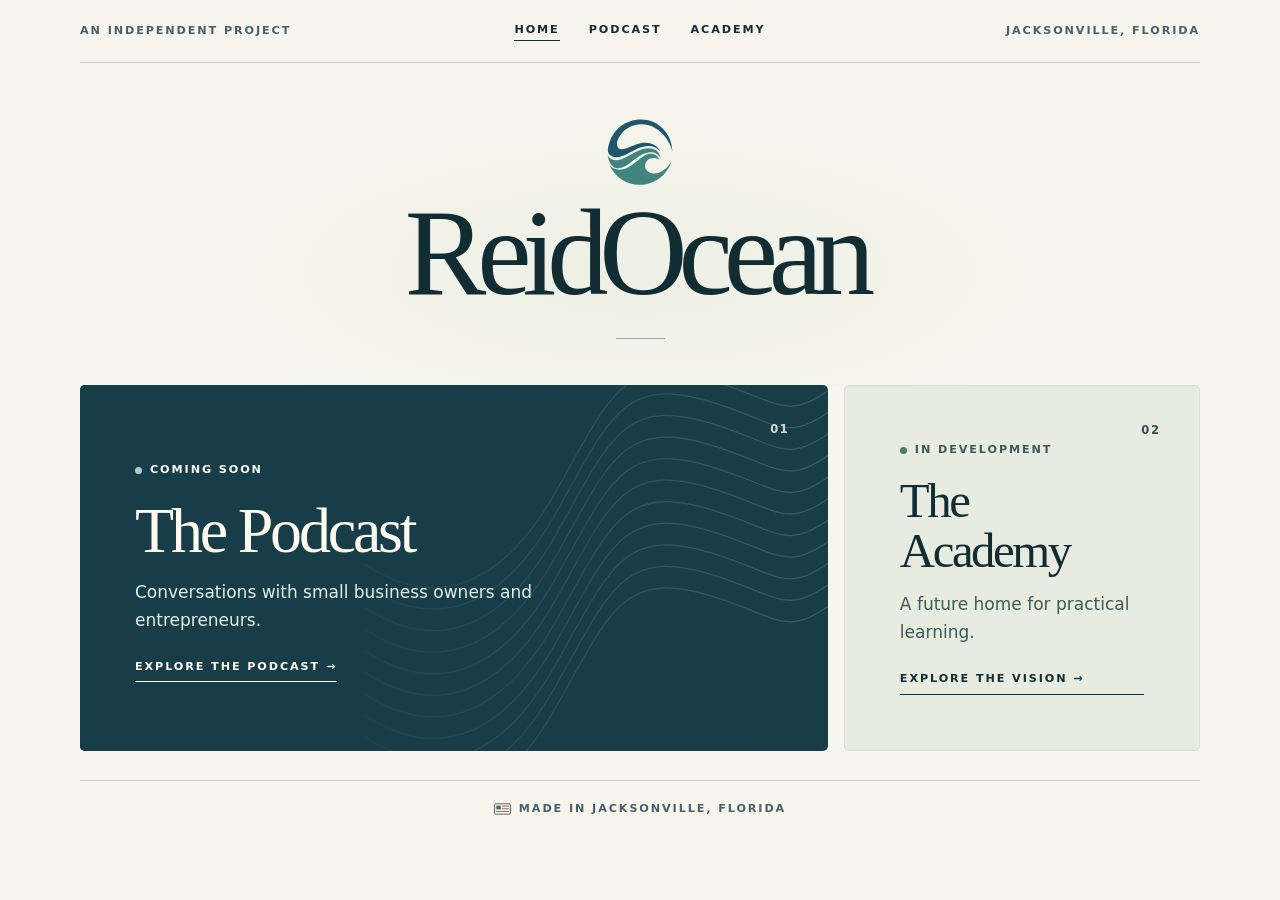
==== commit 04d6508f: "Use reference-inspired ReidOcean wave emblem" ====
--- a/index.html
+++ b/index.html
@@ -15,10 +15,10 @@
 </header>
 <main id="top">
 <section class="hero wrap" aria-label="ReidOcean">
-<svg class="crest" viewBox="0 0 96 66" fill="none" aria-hidden="true">
-<circle cx="48" cy="33" r="28" stroke="currentColor" stroke-width="1.1" opacity=".49"/>
-<path d="M11 40 C25 42 31 22 46 22 C58 22 62 34 72 34 C77 34 82 32 85 29 M11 47 C26 49 33 31 46 31 C57 31 62 43 72 43 C78 43 82 40 85 38 M11 54 C27 56 35 41 46 41 C57 41 62 51 72 51 C78 51 82 49 85 47" stroke="currentColor" stroke-width="2.65" stroke-linecap="round"/>
-<circle cx="62" cy="16" r="2.4" fill="#9e7250"/>
+<svg class="crest" viewBox="0 0 155 156" preserveAspectRatio="xMidYMid meet" aria-hidden="true">
+<path fill="#20566c" d="M80 1C119 1 153 32 154 77C149 55 134 33 113 21C88 6 55 11 37 31C23 46 20 62 26 68C33 77 53 65 68 60C93 51 116 57 126 77C111 60 91 61 72 70C48 81 28 98 10 87C-1 81 1 70 4 60C13 26 42 1 80 1Z"/>
+<path fill="#428580" d="M1 86C9 99 23 100 37 94C55 86 73 72 91 70C111 67 123 76 126 91C118 80 109 77 98 79C78 81 64 98 47 109C20 126 6 112 1 86Z"/>
+<path fill="#428580" d="M5 109C18 124 36 122 53 112C72 100 85 84 101 82C112 81 120 86 123 96C114 91 102 91 95 98C83 110 91 125 105 128C124 132 142 118 152 100C144 127 120 149 92 154C57 161 22 145 5 109Z"/>
 </svg>
 <h1>ReidOcean</h1>
 </section>
--- a/reidocean.css
+++ b/reidocean.css
@@ -5,3 +5,5 @@
 .foot{justify-content:center;text-align:center}.place{display:inline-flex;align-items:center;gap:8px;justify-content:center}.place svg{width:17px;height:12px;flex:none}
 
 .current{border-bottom:1px solid currentColor}.route{width:min(840px,calc(100% - 64px));margin:8px auto 0}.route .podcast,.route .academy{min-height:320px}.route .academy{max-width:none}.brand-mini{font-family:var(--serif);font-size:1.1rem;letter-spacing:-.02em;text-transform:none;color:var(--ink)}.route-status{margin:0 0 20px;text-align:center;color:var(--muted)}.route p{max-width:50ch}.site-home{display:inline-block;margin-top:24px}.subhero h1{font-size:clamp(3rem,10vw,6.4rem)}@media(max-width:760px){.route{width:calc(100% - 40px)}.mast nav a{font-size:.62rem;letter-spacing:.12em}.mast nav{gap:15px}.home .mast>span:last-child{display:none}.home .mast{display:flex;justify-content:center}.internal .mast{display:flex;justify-content:space-between}.route .podcast,.route .academy{min-height:260px}}@media(max-width:390px){.route{width:calc(100% - 28px)}}
+
+.mast nav a[aria-current=page]{border-bottom:1px solid currentColor}@media(max-width:760px){.internal .mast>span:last-child{display:none}.internal .mast{gap:18px}}@media(max-width:390px){.foot a.linkish{display:inline-block}}
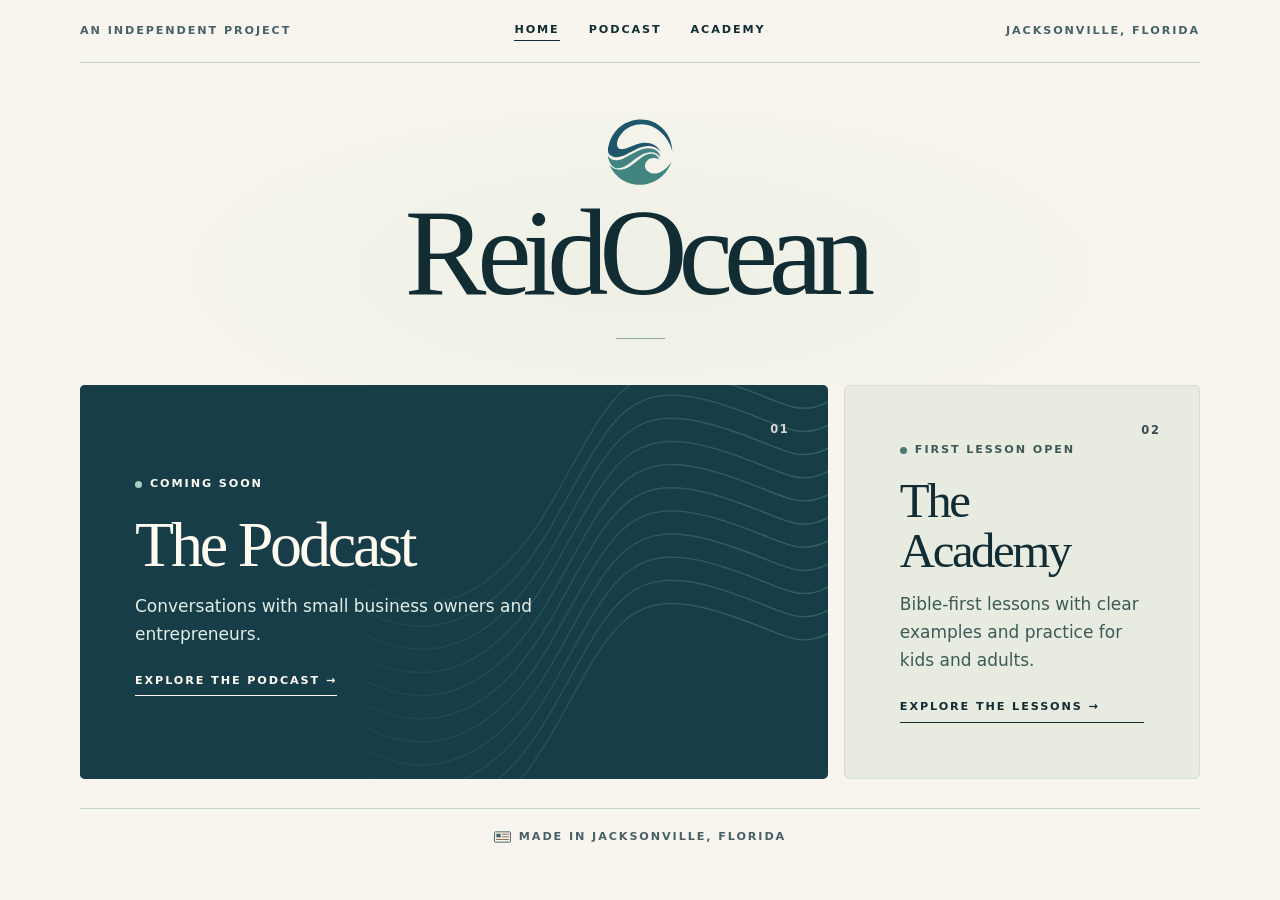
==== commit 8e82711e: "Link visitors to the published Academy lessons" ====
--- a/index.html
+++ b/index.html
@@ -3,7 +3,7 @@
 <head>
 <meta charset="utf-8">
 <meta name="viewport" content="width=device-width,initial-scale=1">
-<meta name="description" content="ReidOcean. Explore the upcoming podcast and the vision for ReidOcean Academy.">
+<meta name="description" content="ReidOcean. Explore the upcoming podcast and the first lesson from ReidOcean Academy.">
 <title>ReidOcean</title>
 <link rel="stylesheet" href="/reidocean.css">
 </head>
@@ -31,10 +31,10 @@
 <a class="micro linkish" href="/podcast/">Explore the podcast →</a>
 </div></section>
 <section id="academy" class="academy" aria-labelledby="academy-title">
-<span class="micro tag">In development</span><span class="panel-no" aria-hidden="true">02</span>
+<span class="micro tag">First lesson open</span><span class="panel-no" aria-hidden="true">02</span>
 <h2 id="academy-title">The Academy</h2>
-<p>A future home for practical learning.</p>
-<a class="micro linkish" href="/academy/">Explore the vision →</a>
+<p>Bible-first lessons with clear examples and practice for kids and adults.</p>
+<a class="micro linkish" href="/academy/">Explore the lessons →</a>
 </section></div>
 </main>
 <footer class="foot wrap"><span class="micro place"><svg viewBox="0 0 18 12" aria-hidden="true"><rect x=".55" y=".55" width="16.9" height="10.9" rx="1" fill="none" stroke="#486168"/><path d="M8.7 3h6.8m-6.8 2.8h6.8M2.6 8.6h12.9" fill="none" stroke="#8b624b" stroke-linecap="round"/><path d="M2.5 2.5h4.6v3.9H2.5z" fill="#486168"/></svg>Made in Jacksonville, Florida</span></footer>
